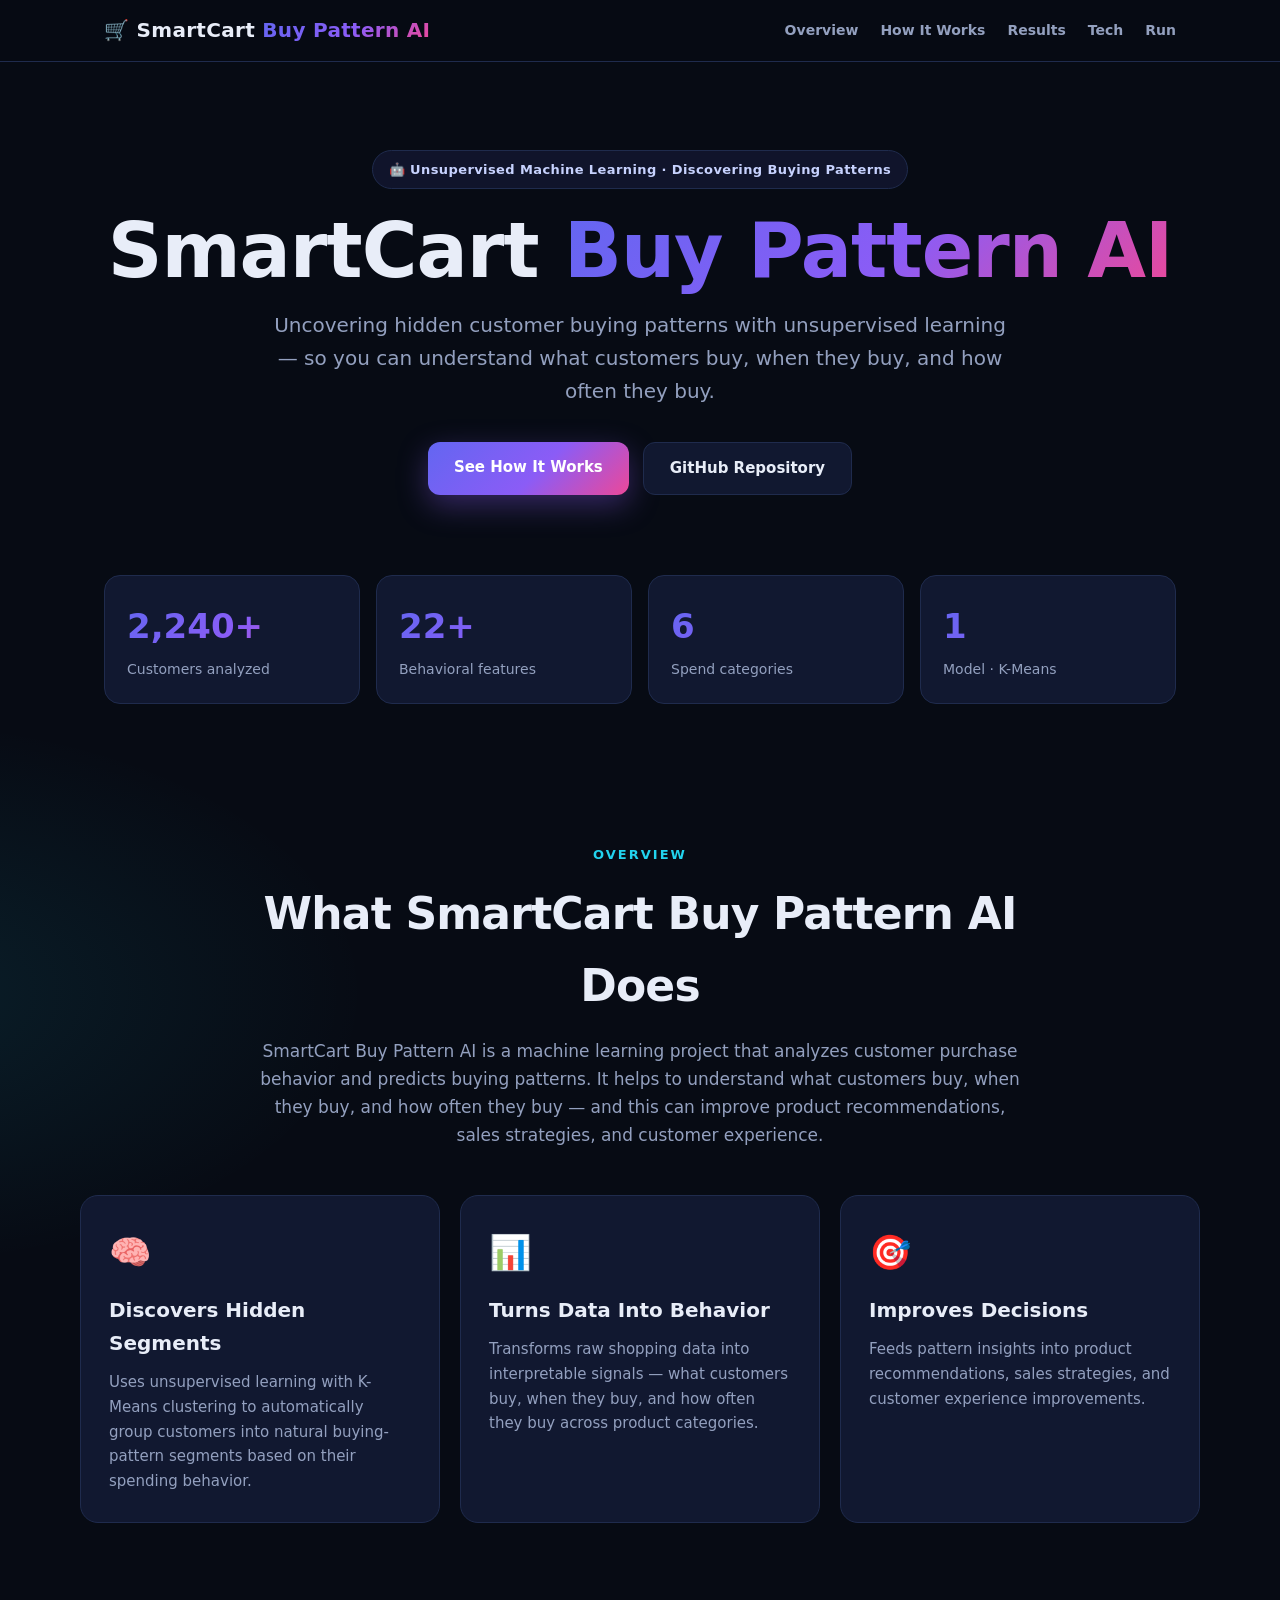
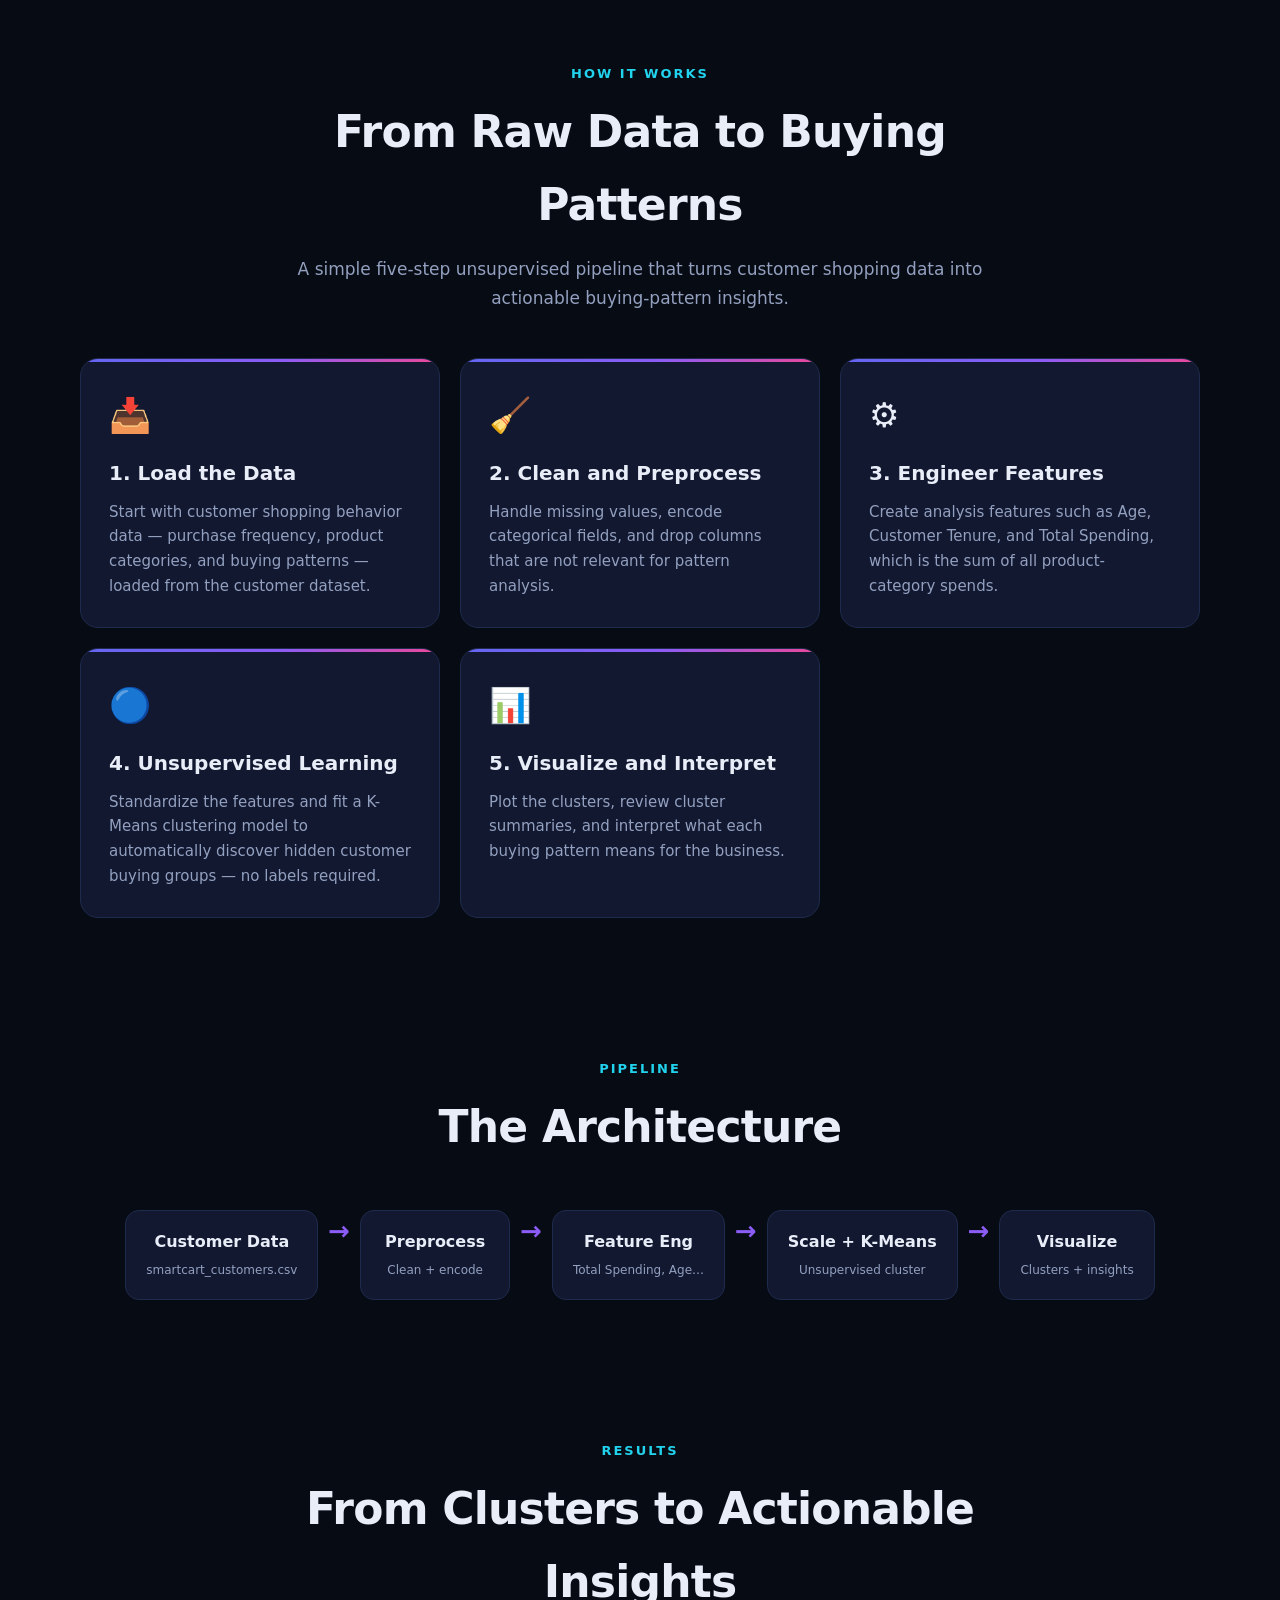
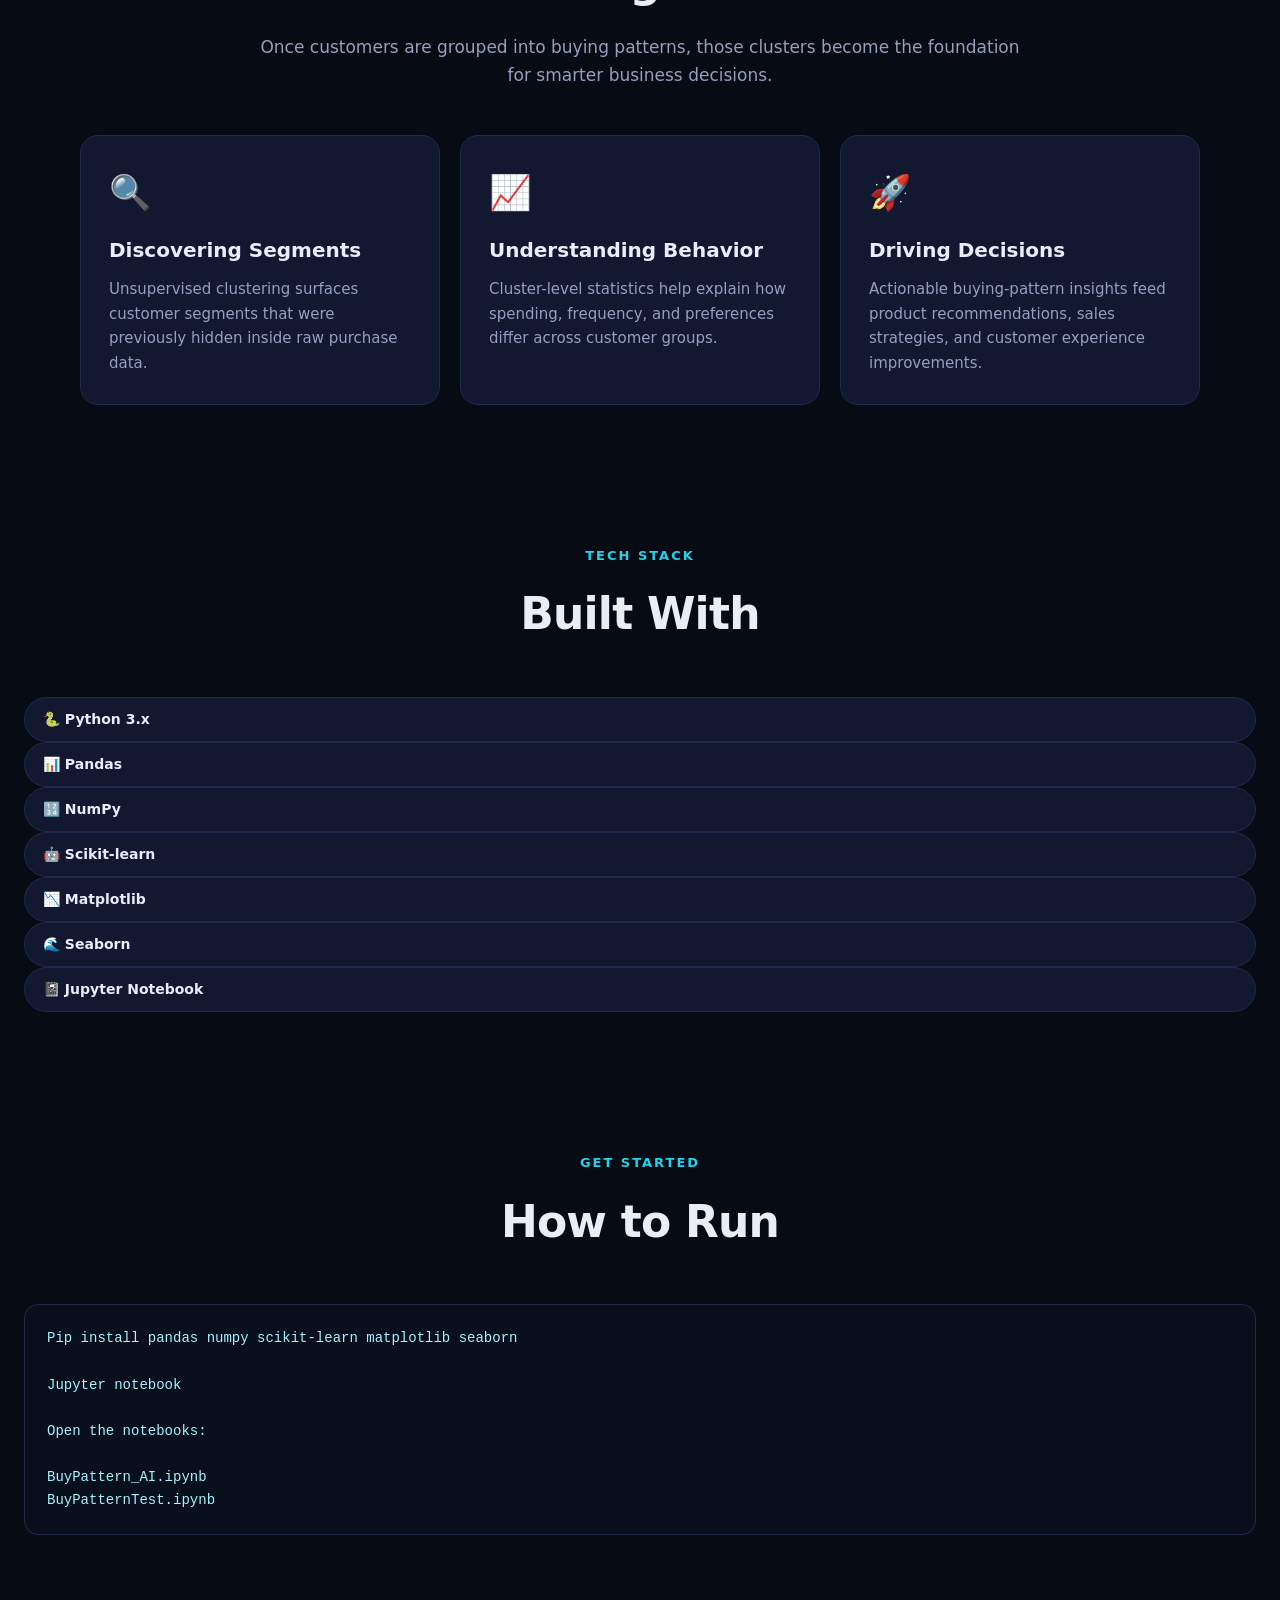
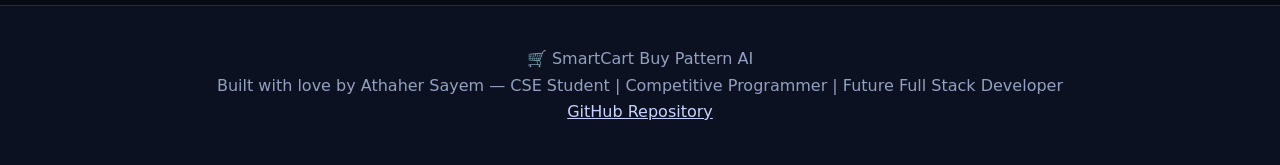
==== index.html @ a145527c "Add SmartCart Buy Pattern AI homepage" ====
<!DOCTYPE html>
<html lang="en">
<head>
<meta charset="UTF-8"/>
<meta name="viewport" content="width=device-width, initial-scale=1.0"/>
<title>SmartCart Buy Pattern AI</title>
<style>
:root{--bg:#070b14;--bg2:#0b1120;--card:#111830;--border:#1f2b4d;--text:#e8edf8;--muted:#93a0bf;--accent:#6366f1;--accent2:#8b5cf6;--accent3:#22d3ee;--grad:linear-gradient(135deg,#6366f1,#8b5cf6 55%,#ec4899)}
*{margin:0;padding:0;box-sizing:border-box}
html{scroll-behavior:smooth}
body{background:radial-gradient(1200px 600px at 80% -10%,rgba(99,102,241,.18),transparent 60%),radial-gradient(900px 500px at -10% 20%,rgba(34,211,238,.10),transparent 55%),var(--bg);color:var(--text);font-family:"Segoe UI",system-ui,-apple-system,Roboto,"Helvetica Neue",Arial,sans-serif;line-height:1.65}
nav{position:fixed;top:0;left:0;right:0;z-index:50;background:rgba(7,11,20,.78);backdrop-filter:blur(12px);border-bottom:1px solid var(--border)}
.nav-inner{max-width:1120px;margin:0 auto;padding:14px 24px;display:flex;justify-content:space-between;align-items:center}
.brand{font-size:20px;font-weight:800;letter-spacing:.3px}
.brand span{background:var(--grad);-webkit-background-clip:text;background-clip:text;color:transparent}
.nav-links{display:flex;gap:22px}
.nav-links a{color:var(--muted);text-decoration:none;font-size:14px;font-weight:600}
.nav-links a:hover{color:var(--text)}
.hero{max-width:1120px;margin:0 auto;padding:150px 24px 80px;text-align:center}
.hero-badge{display:inline-block;padding:8px 16px;border:1px solid var(--border);border-radius:999px;background:rgba(99,102,241,.10);color:#c7d2fe;font-size:13px;font-weight:700;letter-spacing:.4px}
.hero h1{font-size:clamp(42px,7vw,76px);line-height:1.05;font-weight:900;margin:22px 0 18px;letter-spacing:-1px}
.grad{background:var(--grad);-webkit-background-clip:text;background-clip:text;color:transparent}
.tagline{max-width:740px;margin:0 auto;color:var(--muted);font-size:clamp(16px,2.4vw,20px)}
.cta{margin-top:34px;display:flex;gap:14px;justify-content:center;flex-wrap:wrap}
.btn{display:inline-block;padding:13px 26px;border-radius:12px;font-weight:700;font-size:15px;text-decoration:none;transition:.2s}
.btn.primary{background:var(--grad);color:#fff;box-shadow:0 10px 30px rgba(139,92,246,.35)}
.btn.primary:hover{transform:translateY(-2px)}
.btn.ghost{border:1px solid var(--border);color:var(--text);background:var(--card)}
.btn.ghost:hover{border-color:var(--accent)}
section{padding:70px 24px}
.wrap{max-width:1120px;margin:0 auto}
.sec-head{text-align:center;max-width:760px;margin:0 auto 46px}
.sec-head .kicker{color:var(--accent3);font-weight:800;font-size:13px;letter-spacing:2px;text-transform:uppercase}
.sec-head h2{font-size:clamp(30px,4.5vw,44px);font-weight:900;margin:12px 0 14px;letter-spacing:-.8px}
.sec-head p{color:var(--muted);font-size:17px}
.grid{display:grid;grid-template-columns:repeat(auto-fit,minmax(300px,1fr));gap:20px;max-width:1120px;margin:0 auto}
.card{background:var(--card);border:1px solid var(--border);border-radius:18px;padding:28px}
.card h3{font-size:20px;font-weight:800;margin:14px 0 10px}
.card p{color:var(--muted);font-size:15px}
.card .icon{font-size:34px}
.stats{max-width:1120px;margin:0 auto;padding:0 24px 70px;display:grid;grid-template-columns:repeat(auto-fit,minmax(200px,1fr));gap:16px}
.stat{background:var(--card);border:1px solid var(--border);border-radius:16px;padding:22px}
.stat .num{font-size:34px;font-weight:900;background:var(--grad);-webkit-background-clip:text;background-clip:text;color:transparent}
.stat .lbl{color:var(--muted);font-size:14px;margin-top:4px}
#how .grid{max-width:1120px;margin:0 auto}
.step{background:var(--card);border:1px solid var(--border);border-radius:18px;padding:28px;position:relative;overflow:hidden}
.step::before{content:"";position:absolute;top:0;left:0;right:0;height:3px;background:var(--grad)}
.step .icon{font-size:34px}
.step h3{font-size:20px;font-weight:800;margin:14px 0 10px}
.step p{color:var(--muted);font-size:15px}
.mono{font-family:Consolas,"Courier New",monospace;background:rgba(34,211,238,.08);border:1px solid var(--border);padding:2px 8px;border-radius:8px;font-size:13px;color:#a5f3fc}
.flow{display:flex;align-items:stretch;justify-content:center;gap:10px;flex-wrap:wrap;max-width:1120px;margin:0 auto}
.flow .box{background:var(--card);border:1px solid var(--border);border-radius:14px;padding:18px 20px;min-width:150px;text-align:center;font-weight:700}
.flow .box small{display:block;color:var(--muted);font-weight:500;margin-top:6px;font-size:12px}
.flow .arrow{color:var(--accent2);font-size:26px;font-weight:900}
.badge{background:var(--card);border:1px solid var(--border);padding:10px 18px;border-radius:999px;font-weight:700;font-size:14px}
pre{background:#0a0f1e;border:1px solid var(--border);border-radius:14px;padding:22px;overflow-x:auto;font-family:Consolas,"Courier New",monospace;font-size:14px;color:#a5f3fc}
footer{border-top:1px solid var(--border);padding:40px 24px;text-align:center;color:var(--muted);background:var(--bg2)}
footer a{color:#c7d2fe}
@media (max-width:640px){.nav-links{display:none}}
</style>
</head>
<body>
<nav>
<div class="nav-inner">
<div class="brand">🛒 SmartCart <span>Buy Pattern AI</span></div>
<div class="nav-links">
<a href="#overview">Overview</a>
<a href="#how">How It Works</a>
<a href="#results">Results</a>
<a href="#tech">Tech</a>
<a href="#run">Run</a>
</div>
</div>
</nav>

<header class="hero">
<div class="hero-badge">🤖 Unsupervised Machine Learning · Discovering Buying Patterns</div>
<h1>SmartCart <span class="grad">Buy Pattern AI</span></h1>
<p class="tagline">Uncovering hidden customer buying patterns with unsupervised learning — so you can understand what customers buy, when they buy, and how often they buy.</p>
<div class="cta">
<a class="btn primary" href="#how">See How It Works</a>
<a class="btn ghost" href="https://github.com/Athaher-Sayem/Sell_Pattern-AI">GitHub Repository</a>
</div>
</header>

<section class="stats">
<div class="stat"><div class="num">2,240+</div><div class="lbl">Customers analyzed</div></div>
<div class="stat"><div class="num">22+</div><div class="lbl">Behavioral features</div></div>
<div class="stat"><div class="num">6</div><div class="lbl">Spend categories</div></div>
<div class="stat"><div class="num">1</div><div class="lbl">Model · K-Means</div></div>
</section>

<main>
<section id="overview">
<div class="sec-head">
<div class="kicker">Overview</div>
<h2>What SmartCart Buy Pattern AI Does</h2>
<p>SmartCart Buy Pattern AI is a machine learning project that analyzes customer purchase behavior and predicts buying patterns. It helps to understand what customers buy, when they buy, and how often they buy — and this can improve product recommendations, sales strategies, and customer experience.</p>
</div>
<div class="grid">
<div class="card">
<div class="icon">🧠</div>
<h3>Discovers Hidden Segments</h3>
<p>Uses unsupervised learning with K-Means clustering to automatically group customers into natural buying-pattern segments based on their spending behavior.</p>
</div>
<div class="card">
<div class="icon">📊</div>
<h3>Turns Data Into Behavior</h3>
<p>Transforms raw shopping data into interpretable signals — what customers buy, when they buy, and how often they buy across product categories.</p>
</div>
<div class="card">
<div class="icon">🎯</div>
<h3>Improves Decisions</h3>
<p>Feeds pattern insights into product recommendations, sales strategies, and customer experience improvements.</p>
</div>
</div>
</section>

<section id="how">
<div class="sec-head">
<div class="kicker">How It Works</div>
<h2>From Raw Data to Buying Patterns</h2>
<p>A simple five-step unsupervised pipeline that turns customer shopping data into actionable buying-pattern insights.</p>
</div>
<div class="grid">
<div class="step">
<div class="icon">📥</div>
<h3>1. Load the Data</h3>
<p>Start with customer shopping behavior data — purchase frequency, product categories, and buying patterns — loaded from the customer dataset.</p>
</div>
<div class="step">
<div class="icon">🧹</div>
<h3>2. Clean and Preprocess</h3>
<p>Handle missing values, encode categorical fields, and drop columns that are not relevant for pattern analysis.</p>
</div>
<div class="step">
<div class="icon">⚙️</div>
<h3>3. Engineer Features</h3>
<p>Create analysis features such as Age, Customer Tenure, and Total Spending, which is the sum of all product-category spends.</p>
</div>
<div class="step">
<div class="icon">🔵</div>
<h3>4. Unsupervised Learning</h3>
<p>Standardize the features and fit a K-Means clustering model to automatically discover hidden customer buying groups — no labels required.</p>
</div>
<div class="step">
<div class="icon">📊</div>
<h3>5. Visualize and Interpret</h3>
<p>Plot the clusters, review cluster summaries, and interpret what each buying pattern means for the business.</p>
</div>
</div>
</section>

<section id="arch">
<div class="sec-head">
<div class="kicker">Pipeline</div>
<h2>The Architecture</h2>
</div>
<div class="flow">
<div class="box">Customer Data<br/><small>smartcart_customers.csv</small></div>
<div class="arrow">→</div>
<div class="box">Preprocess<br/><small>Clean + encode</small></div>
<div class="arrow">→</div>
<div class="box">Feature Eng<br/><small>Total Spending, Age…</small></div>
<div class="arrow">→</div>
<div class="box">Scale + K-Means<br/><small>Unsupervised cluster</small></div>
<div class="arrow">→</div>
<div class="box">Visualize<br/><small>Clusters + insights</small></div>
</div>
</section>

<section id="results">
<div class="sec-head">
<div class="kicker">Results</div>
<h2>From Clusters to Actionable Insights</h2>
<p>Once customers are grouped into buying patterns, those clusters become the foundation for smarter business decisions.</p>
</div>
<div class="grid">
<div class="card">
<div class="icon">🔍</div>
<h3>Discovering Segments</h3>
<p>Unsupervised clustering surfaces customer segments that were previously hidden inside raw purchase data.</p>
</div>
<div class="card">
<div class="icon">📈</div>
<h3>Understanding Behavior</h3>
<p>Cluster-level statistics help explain how spending, frequency, and preferences differ across customer groups.</p>
</div>
<div class="card">
<div class="icon">🚀</div>
<h3>Driving Decisions</h3>
<p>Actionable buying-pattern insights feed product recommendations, sales strategies, and customer experience improvements.</p>
</div>
</div>
</section>
</main>

<section id="tech">
<div class="sec-head">
<div class="kicker">Tech Stack</div>
<h2>Built With</h2>
</div>
<div class="badges">
<div class="badge">🐍 Python 3.x</div>
<div class="badge">📊 Pandas</div>
<div class="badge">🔢 NumPy</div>
<div class="badge">🤖 Scikit-learn</div>
<div class="badge">📉 Matplotlib</div>
<div class="badge">🌊 Seaborn</div>
<div class="badge">📓 Jupyter Notebook</div>
</div>
</section>

<section id="run">
<div class="sec-head">
<div class="kicker">Get Started</div>
<h2>How to Run</h2>
</div>
<pre>Pip install pandas numpy scikit-learn matplotlib seaborn

Jupyter notebook

Open the notebooks:

BuyPattern_AI.ipynb
BuyPatternTest.ipynb</pre>
</section>

<footer>
<p>🛒 SmartCart Buy Pattern AI</p>
<p>Built with love by Athaher Sayem — CSE Student | Competitive Programmer | Future Full Stack Developer</p>
<p><a href="https://github.com/Athaher-Sayem/Sell_Pattern-AI">GitHub Repository</a></p>
</footer>

<script>
document.querySelectorAll('a[href^="#"]').forEach(a => {
  a.addEventListener('click', e => {
    e.preventDefault();
    const id = a.getAttribute('href');
    const el = document.querySelector(id);
    if (el) el.scrollIntoView({ behavior: 'smooth' });
  });
});
</script>
</body>
</html>
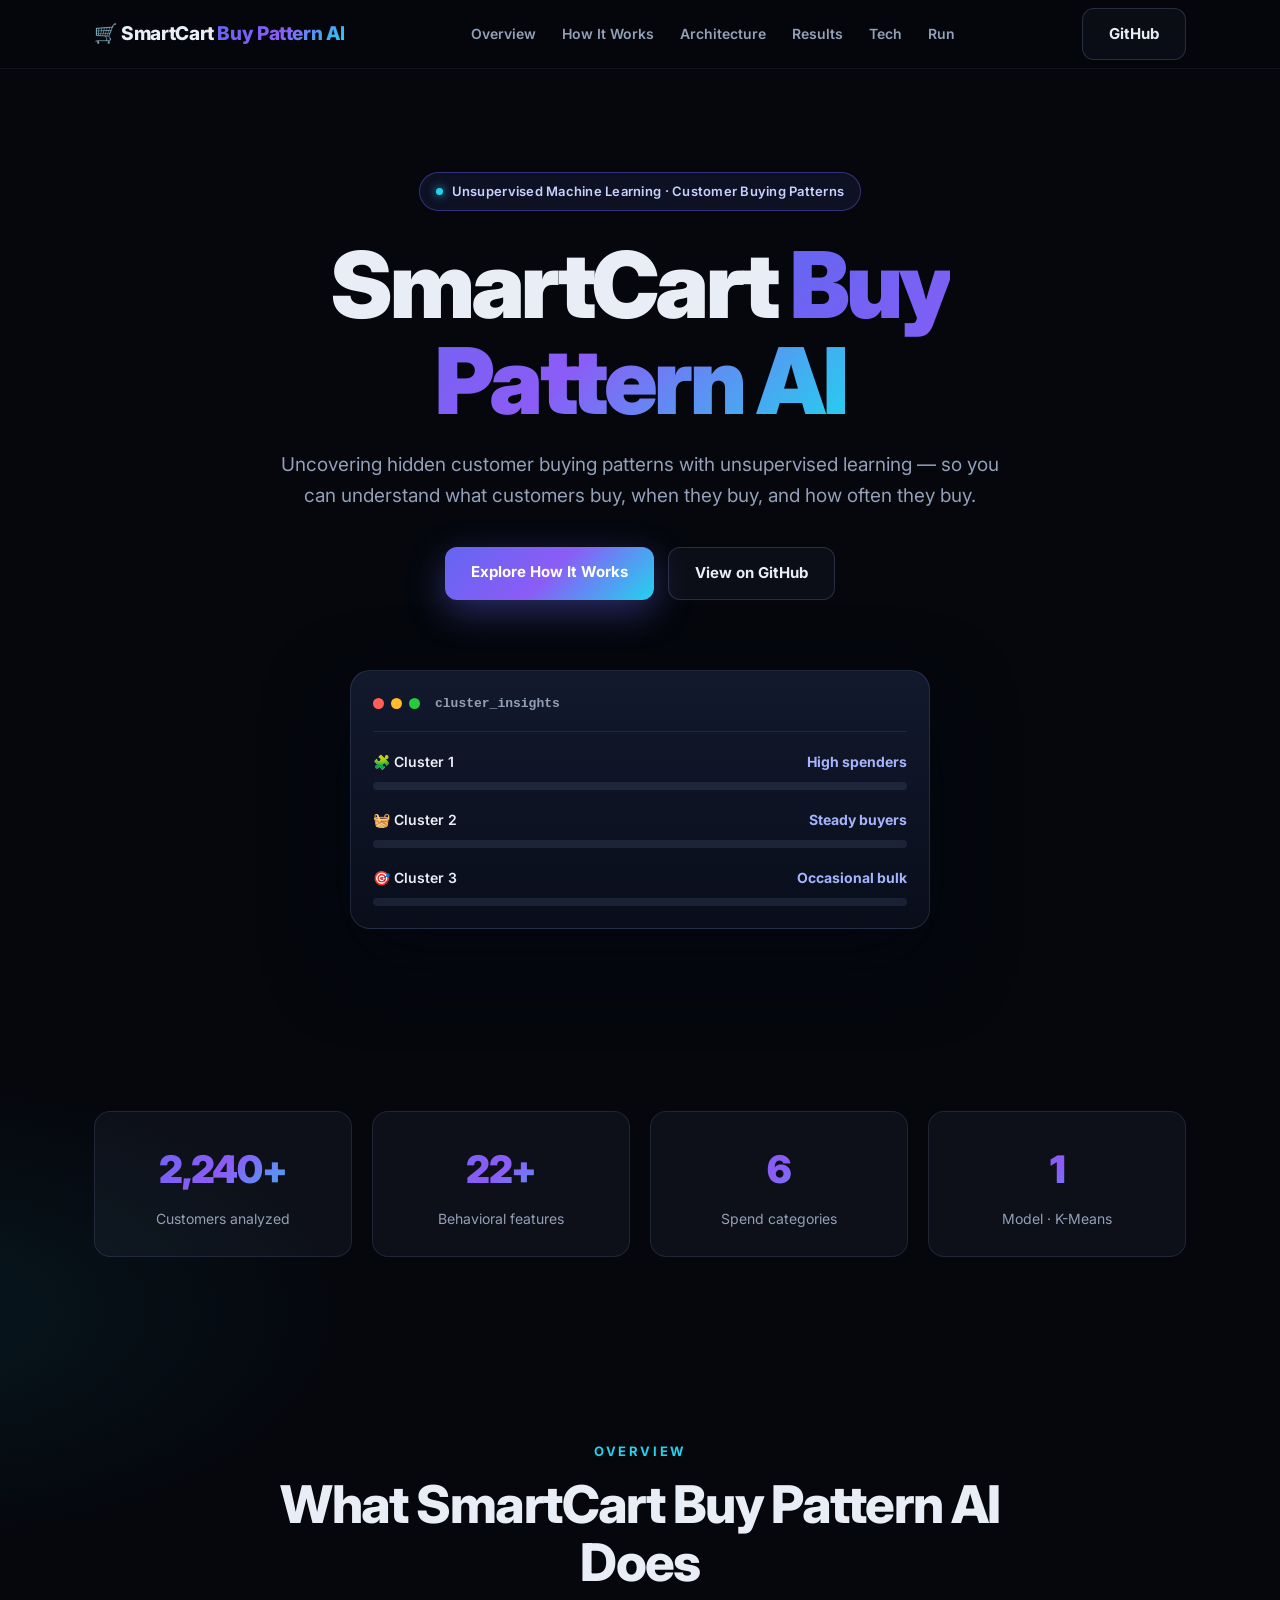
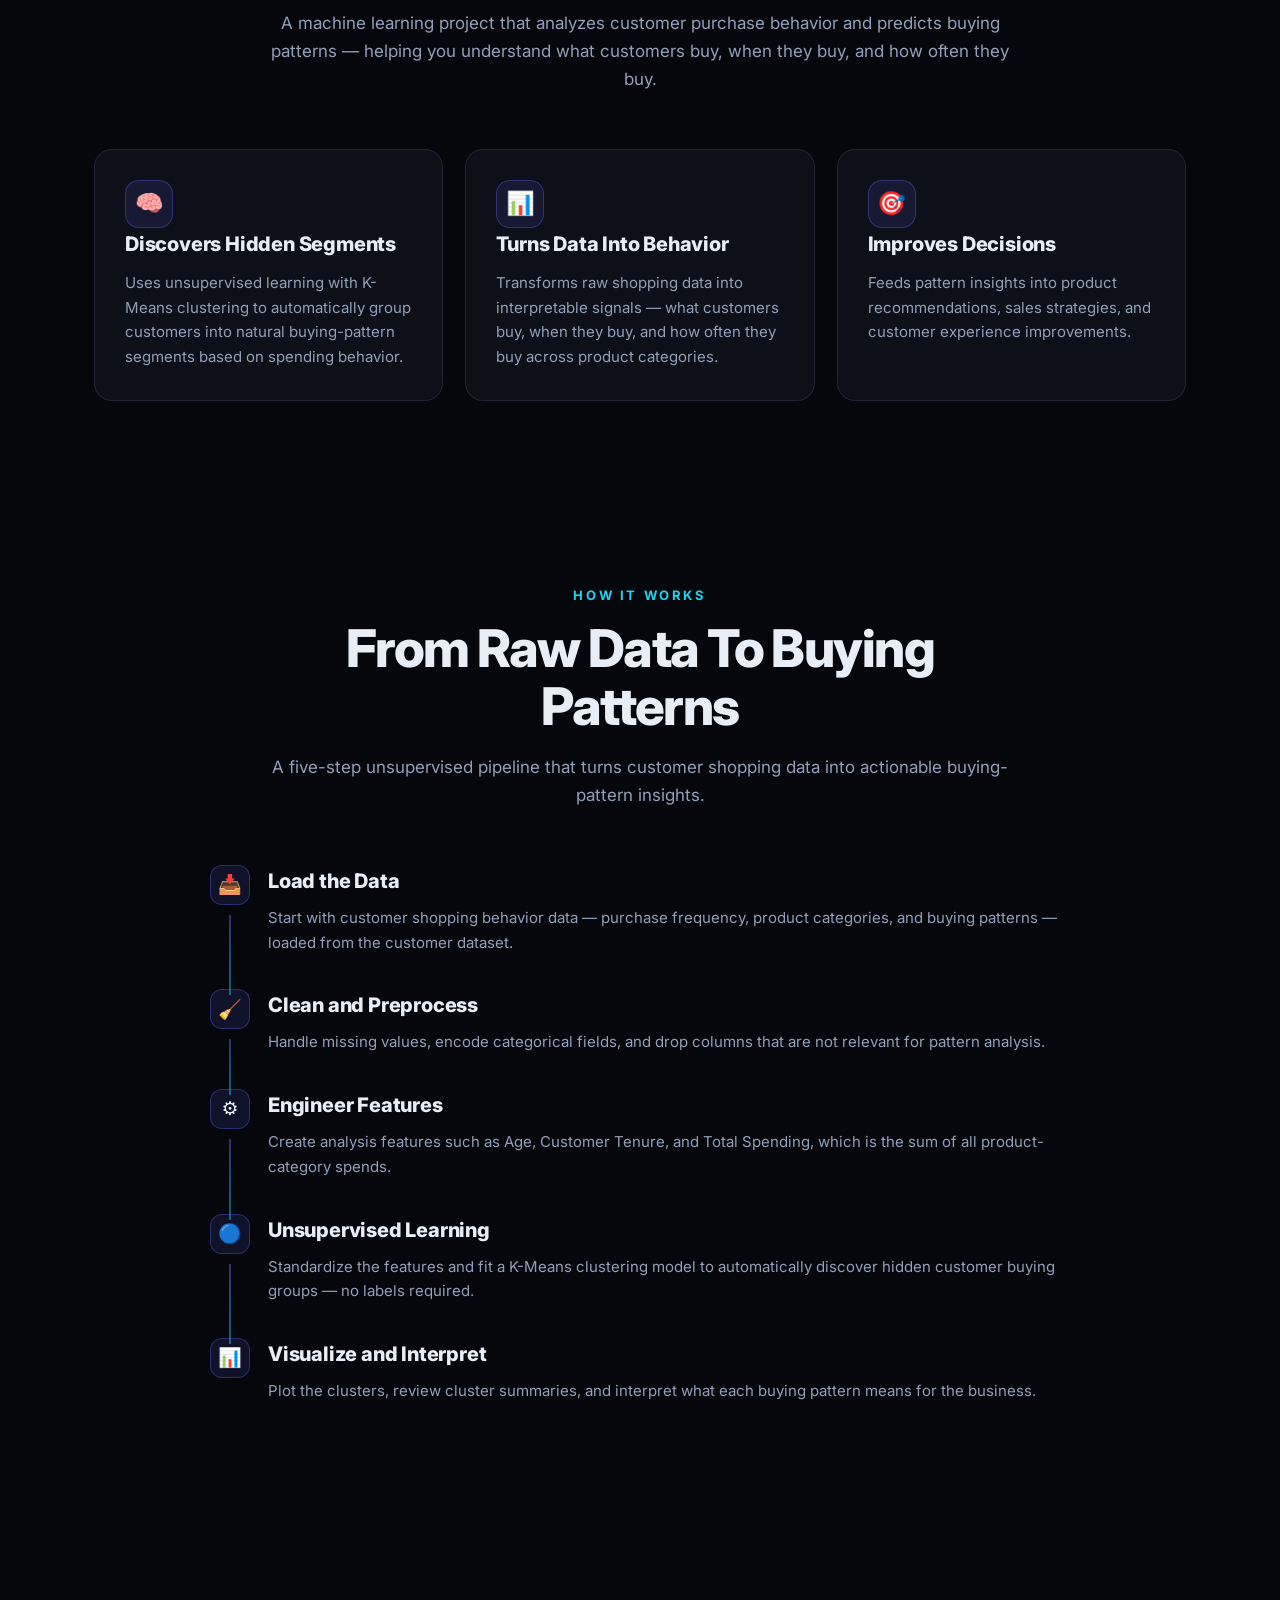
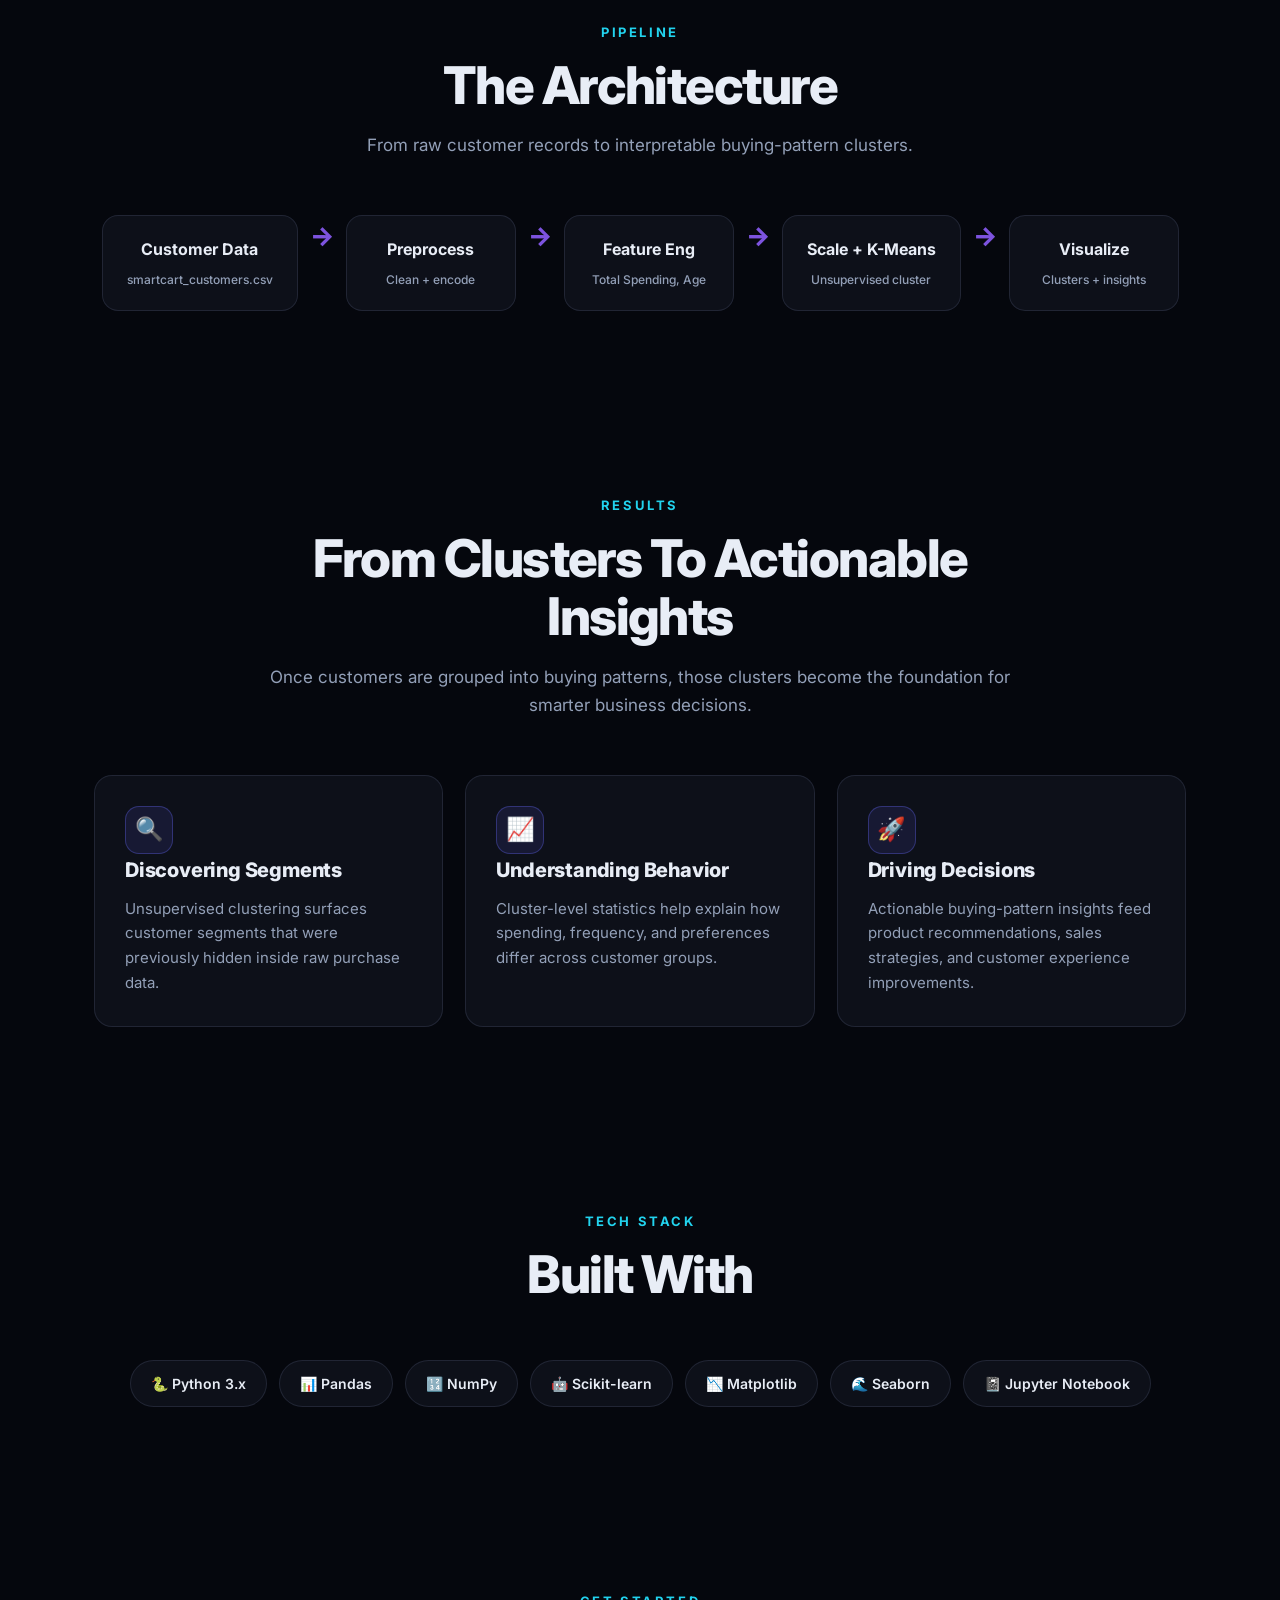
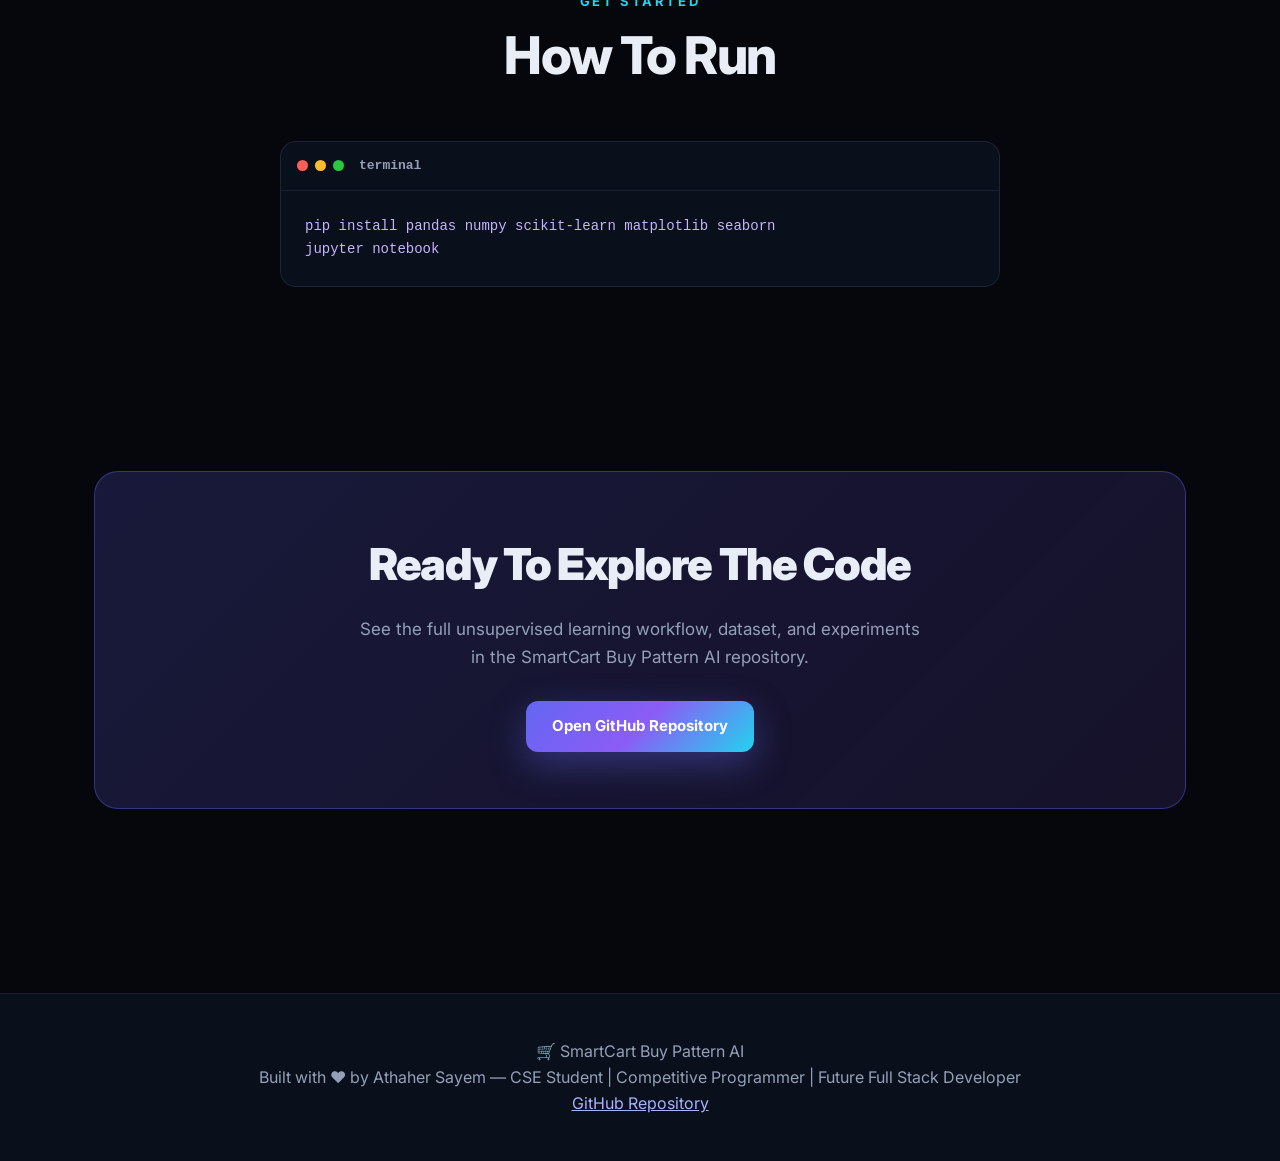
==== commit 14529589: "Redesign homepage with professional frontend design" ====
--- a/index.html
+++ b/index.html
@@ -4,244 +4,243 @@
 <meta charset="UTF-8"/>
 <meta name="viewport" content="width=device-width, initial-scale=1.0"/>
 <title>SmartCart Buy Pattern AI</title>
+<link rel="preconnect" href="https://fonts.googleapis.com"/>
+<link rel="preconnect" href="https://fonts.gstatic.com" crossorigin/>
+<link href="https://fonts.googleapis.com/css2?family=Inter:wght@400;500;600;700;800;900&display=swap" rel="stylesheet"/>
 <style>
-:root{--bg:#070b14;--bg2:#0b1120;--card:#111830;--border:#1f2b4d;--text:#e8edf8;--muted:#93a0bf;--accent:#6366f1;--accent2:#8b5cf6;--accent3:#22d3ee;--grad:linear-gradient(135deg,#6366f1,#8b5cf6 55%,#ec4899)}
-*{margin:0;padding:0;box-sizing:border-box}
-html{scroll-behavior:smooth}
-body{background:radial-gradient(1200px 600px at 80% -10%,rgba(99,102,241,.18),transparent 60%),radial-gradient(900px 500px at -10% 20%,rgba(34,211,238,.10),transparent 55%),var(--bg);color:var(--text);font-family:"Segoe UI",system-ui,-apple-system,Roboto,"Helvetica Neue",Arial,sans-serif;line-height:1.65}
-nav{position:fixed;top:0;left:0;right:0;z-index:50;background:rgba(7,11,20,.78);backdrop-filter:blur(12px);border-bottom:1px solid var(--border)}
-.nav-inner{max-width:1120px;margin:0 auto;padding:14px 24px;display:flex;justify-content:space-between;align-items:center}
-.brand{font-size:20px;font-weight:800;letter-spacing:.3px}
-.brand span{background:var(--grad);-webkit-background-clip:text;background-clip:text;color:transparent}
-.nav-links{display:flex;gap:22px}
-.nav-links a{color:var(--muted);text-decoration:none;font-size:14px;font-weight:600}
-.nav-links a:hover{color:var(--text)}
-.hero{max-width:1120px;margin:0 auto;padding:150px 24px 80px;text-align:center}
-.hero-badge{display:inline-block;padding:8px 16px;border:1px solid var(--border);border-radius:999px;background:rgba(99,102,241,.10);color:#c7d2fe;font-size:13px;font-weight:700;letter-spacing:.4px}
-.hero h1{font-size:clamp(42px,7vw,76px);line-height:1.05;font-weight:900;margin:22px 0 18px;letter-spacing:-1px}
-.grad{background:var(--grad);-webkit-background-clip:text;background-clip:text;color:transparent}
-.tagline{max-width:740px;margin:0 auto;color:var(--muted);font-size:clamp(16px,2.4vw,20px)}
-.cta{margin-top:34px;display:flex;gap:14px;justify-content:center;flex-wrap:wrap}
-.btn{display:inline-block;padding:13px 26px;border-radius:12px;font-weight:700;font-size:15px;text-decoration:none;transition:.2s}
-.btn.primary{background:var(--grad);color:#fff;box-shadow:0 10px 30px rgba(139,92,246,.35)}
-.btn.primary:hover{transform:translateY(-2px)}
-.btn.ghost{border:1px solid var(--border);color:var(--text);background:var(--card)}
-.btn.ghost:hover{border-color:var(--accent)}
-section{padding:70px 24px}
-.wrap{max-width:1120px;margin:0 auto}
-.sec-head{text-align:center;max-width:760px;margin:0 auto 46px}
-.sec-head .kicker{color:var(--accent3);font-weight:800;font-size:13px;letter-spacing:2px;text-transform:uppercase}
-.sec-head h2{font-size:clamp(30px,4.5vw,44px);font-weight:900;margin:12px 0 14px;letter-spacing:-.8px}
-.sec-head p{color:var(--muted);font-size:17px}
-.grid{display:grid;grid-template-columns:repeat(auto-fit,minmax(300px,1fr));gap:20px;max-width:1120px;margin:0 auto}
-.card{background:var(--card);border:1px solid var(--border);border-radius:18px;padding:28px}
-.card h3{font-size:20px;font-weight:800;margin:14px 0 10px}
-.card p{color:var(--muted);font-size:15px}
-.card .icon{font-size:34px}
-.stats{max-width:1120px;margin:0 auto;padding:0 24px 70px;display:grid;grid-template-columns:repeat(auto-fit,minmax(200px,1fr));gap:16px}
-.stat{background:var(--card);border:1px solid var(--border);border-radius:16px;padding:22px}
-.stat .num{font-size:34px;font-weight:900;background:var(--grad);-webkit-background-clip:text;background-clip:text;color:transparent}
-.stat .lbl{color:var(--muted);font-size:14px;margin-top:4px}
-#how .grid{max-width:1120px;margin:0 auto}
-.step{background:var(--card);border:1px solid var(--border);border-radius:18px;padding:28px;position:relative;overflow:hidden}
-.step::before{content:"";position:absolute;top:0;left:0;right:0;height:3px;background:var(--grad)}
-.step .icon{font-size:34px}
-.step h3{font-size:20px;font-weight:800;margin:14px 0 10px}
-.step p{color:var(--muted);font-size:15px}
-.mono{font-family:Consolas,"Courier New",monospace;background:rgba(34,211,238,.08);border:1px solid var(--border);padding:2px 8px;border-radius:8px;font-size:13px;color:#a5f3fc}
-.flow{display:flex;align-items:stretch;justify-content:center;gap:10px;flex-wrap:wrap;max-width:1120px;margin:0 auto}
-.flow .box{background:var(--card);border:1px solid var(--border);border-radius:14px;padding:18px 20px;min-width:150px;text-align:center;font-weight:700}
-.flow .box small{display:block;color:var(--muted);font-weight:500;margin-top:6px;font-size:12px}
-.flow .arrow{color:var(--accent2);font-size:26px;font-weight:900}
-.badge{background:var(--card);border:1px solid var(--border);padding:10px 18px;border-radius:999px;font-weight:700;font-size:14px}
-pre{background:#0a0f1e;border:1px solid var(--border);border-radius:14px;padding:22px;overflow-x:auto;font-family:Consolas,"Courier New",monospace;font-size:14px;color:#a5f3fc}
-footer{border-top:1px solid var(--border);padding:40px 24px;text-align:center;color:var(--muted);background:var(--bg2)}
-footer a{color:#c7d2fe}
-@media (max-width:640px){.nav-links{display:none}}
+:root{--bg:#05070d;--bg2:#0a0f1c;--card:rgba(148,163,216,.06);--border:rgba(148,163,216,.14);--text:#e8edf6;--muted:#93a0b8;--accent:#6366f1;--accent2:#22d3ee;--grad:linear-gradient(135deg,#6366f1,#8b5cf6 50%,#22d3ee);}
+*{margin:0;padding:0;box-sizing:border-box;}
+html{scroll-behavior:smooth;}
+body{background:radial-gradient(1000px 520px at 85% -10%,rgba(99,102,241,.16),transparent 60%),radial-gradient(820px 420px at -8% 22%,rgba(34,211,238,.08),transparent 55%),var(--bg);color:var(--text);font-family:'Inter',system-ui,-apple-system,'Segoe UI',Roboto,sans-serif;line-height:1.65;}
+.container{max-width:1140px;margin:0 auto;padding:0 24px;}
+nav{position:fixed;top:0;left:0;right:0;z-index:50;background:rgba(5,7,13,.75);backdrop-filter:blur(14px);-webkit-backdrop-filter:blur(14px);border-bottom:1px solid rgba(148,163,216,.1);}
+.nav-inner{display:flex;align-items:center;justify-content:space-between;height:68px;gap:20px;}
+.brand{font-size:19px;font-weight:800;letter-spacing:-.02em;white-space:nowrap;}
+.brand span{background:var(--grad);-webkit-background-clip:text;background-clip:text;color:transparent;}
+.nav-links{display:flex;gap:26px;}
+.nav-links a{color:var(--muted);text-decoration:none;font-size:14px;font-weight:600;transition:color .2s;}
+.nav-links a:hover{color:var(--text);}
+.btn{display:inline-block;padding:13px 26px;border-radius:12px;font-weight:700;font-size:15px;text-decoration:none;transition:transform .2s,box-shadow .2s,border-color .2s;white-space:nowrap;}
+.btn-primary{background:var(--grad);color:#fff;box-shadow:0 12px 36px rgba(99,102,241,.38);} 
+.btn-primary:hover{transform:translateY(-2px);box-shadow:0 16px 44px rgba(99,102,241,.5);}
+.btn-ghost{border:1px solid rgba(148,163,216,.22);color:var(--text);background:rgba(148,163,216,.05);} 
+.btn-ghost:hover{border-color:rgba(99,102,241,.6);}
+.hero{padding:172px 0 90px;text-align:center;position:relative;}
+.badge{display:inline-flex;align-items:center;gap:9px;padding:8px 16px;border-radius:999px;border:1px solid rgba(99,102,241,.4);background:rgba(99,102,241,.1);color:#c7d2fe;font-size:13px;font-weight:600;letter-spacing:.02em;}
+.badge-dot{width:7px;height:7px;border-radius:50%;background:#22d3ee;box-shadow:0 0 10px #22d3ee;animation:pulse 2.2s infinite;} 
+@keyframes pulse{0%,100%{opacity:1;}50%{opacity:.35;}}
+.hero h1{font-size:clamp(46px,8vw,92px);line-height:1.04;font-weight:900;letter-spacing:-.04em;margin:26px auto 20px;max-width:900px;}
+.grad{background:var(--grad);-webkit-background-clip:text;background-clip:text;color:transparent;}
+.lead{max-width:720px;margin:0 auto;color:var(--muted);font-size:clamp(16px,2.2vw,19px);} 
+.cta-row{margin-top:36px;display:flex;gap:14px;justify-content:center;flex-wrap:wrap;}
+.dash{margin:70px auto 0;max-width:580px;background:linear-gradient(180deg,rgba(20,27,48,.92),rgba(10,15,28,.92));border:1px solid rgba(148,163,216,.16);border-radius:20px;padding:22px;backdrop-filter:blur(8px);-webkit-backdrop-filter:blur(8px);box-shadow:0 30px 80px rgba(2,6,16,.8);} 
+.dash-top{display:flex;align-items:center;gap:7px;padding-bottom:16px;border-bottom:1px solid rgba(148,163,216,.12);} 
+.dot{width:11px;height:11px;border-radius:50%;display:inline-block;} 
+.dot.r{background:#ff5f57;} 
+.dot.y{background:#febc2e;} 
+.dot.g{background:#28c840;}
+.dash-title{margin-left:8px;color:var(--muted);font-size:13px;font-weight:600;font-family:Consolas,Menlo,monospace;}
+.dash-body{display:grid;gap:18px;padding-top:18px;} 
+.drow-head{display:flex;justify-content:space-between;align-items:center;font-size:14px;font-weight:600;margin-bottom:9px;} 
+.drow-val{color:#a5b4fc;font-weight:700;}
+.bar{height:8px;border-radius:99px;background:rgba(148,163,216,.12);overflow:hidden;} 
+.bar i{display:block;height:100%;border-radius:99px;background:var(--grad);width:0;transition:width 1.2s ease;} 
+.drow:nth-child(1) .bar i{width:84;} 
+.drow:nth-child(2) .bar i{width:61;} 
+.drow:nth-child(3) .bar i{width:42;} 
+section{padding:92px 0;position:relative;}
+.sec-head{text-align:center;max-width:760px;margin:0 auto 56px;}
+.overline{color:#22d3ee;font-size:13px;font-weight:700;letter-spacing:.2em;text-transform:uppercase;margin-bottom:14px;} 
+.sec-head h2{font-size:clamp(32px,5vw,52px);font-weight:800;letter-spacing:-.03em;line-height:1.12;margin-bottom:16px;} 
+.sec-head p{color:var(--muted);font-size:17px;}
+.grid{display:grid;grid-template-columns:repeat(auto-fit,minmax(290px,1fr));gap:22px;max-width:1120px;margin:0 auto;}
+.card{background:var(--card);border:1px solid var(--border);border-radius:18px;padding:30px;transition:transform .25s,border-color .25s;} 
+.card:hover{transform:translateY(-4px);border-color:rgba(99,102,241,.5);} 
+.card .icon{width:48px;height:48px;border-radius:14px;display:flex;align-items:center;justify-content:center;font-size:23px;background:rgba(99,102,241,.12);border:1px solid rgba(99,102,241,.35);} 
+.card h3{font-size:20px;font-weight:800;letter-spacing:-.01em;margin-bottom:10px;} 
+.card p{color:var(--muted);font-size:15px;}
+.stats-grid{display:grid;grid-template-columns:repeat(auto-fit,minmax(220px,1fr));gap:20px;} 
+.stat{background:var(--card);border:1px solid var(--border);border-radius:16px;padding:26px;text-align:center;} 
+.stat .num{font-size:38px;font-weight:900;letter-spacing:-.03em;background:var(--grad);-webkit-background-clip:text;background-clip:text;color:transparent;} 
+.stat .lbl{color:var(--muted);font-size:14px;margin-top:6px;}
+.steps{max-width:860px;margin:0 auto;}
+.step{position:relative;padding:0 0 34px 58px;} 
+.step::before{content:"";position:absolute;left:19px;top:50px;bottom:-6px;width:2px;background:linear-gradient(180deg,var(--accent),var(--accent2));opacity:.45;} 
+.step:last-child::before{display:none;}
+.step-icon{position:absolute;left:0;top:0;width:40px;height:40px;border-radius:12px;display:flex;align-items:center;justify-content:center;font-size:19px;background:rgba(99,102,241,.12);border:1px solid rgba(99,102,241,.35);} 
+.step h3{font-size:20px;font-weight:800;letter-spacing:-.01em;margin-bottom:8px;} 
+.step p{color:var(--muted);font-size:15px;}
+.flow{display:flex;align-items:stretch;justify-content:center;gap:12px;flex-wrap:wrap;max-width:1140px;margin:0 auto;} 
+.abox{background:var(--card);border:1px solid var(--border);border-radius:16px;padding:20px 24px;min-width:170px;text-align:center;font-weight:700;} 
+.abox small{display:block;color:var(--muted);font-weight:500;margin-top:7px;font-size:12px;} 
+.arrow{color:rgba(139,92,246,.9);font-size:26px;font-weight:800;}
+.badges{display:flex;flex-wrap:wrap;gap:12px;justify-content:center;} 
+.badge-pill{background:var(--card);border:1px solid var(--border);padding:11px 20px;border-radius:999px;font-weight:600;font-size:14px;}
+.code-wrap{max-width:720px;margin:0 auto;background:#0a0f1c;border:1px solid var(--border);border-radius:16px;overflow:hidden;} 
+.code-head{display:flex;align-items:center;gap:7px;padding:13px 16px;border-bottom:1px solid rgba(148,163,216,.12);} 
+.code-title{margin-left:8px;color:var(--muted);font-size:13px;font-weight:600;font-family:Consolas,Menlo,monospace;}
+pre{background:#0a0f1c;padding:24px;overflow-x:auto;font-family:Consolas,Menlo,monospace;font-size:14px;line-height:1.7;color:#c4b5fd;}
+.cta-band{margin:0 0 92px;} 
+.cta-card{background:linear-gradient(135deg,rgba(99,102,241,.2),rgba(139,92,246,.12));border:1px solid rgba(99,102,241,.4);border-radius:24px;padding:56px 32px;text-align:center;} 
+.cta-card h2{font-size:clamp(28px,4.5vw,44px);font-weight:900;letter-spacing:-.03em;margin-bottom:14px;} 
+.cta-card p{color:var(--muted);max-width:560px;margin:0 auto 30px;font-size:17px;}
+footer{border-top:1px solid rgba(148,163,216,.1);padding:44px 24px;text-align:center;color:var(--muted);background:var(--bg2);} 
+footer a{color:#a5b4fc;}
+@media (max-width:720px){.nav-links{display:none;} .nav-cta{display:none;} .hero{padding-top:140px;} .section{padding:64px 0;} }
 </style>
 </head>
 <body>
-<nav>
-<div class="nav-inner">
+<nav class="nav">
+<div class="container nav-inner">
 <div class="brand">🛒 SmartCart <span>Buy Pattern AI</span></div>
 <div class="nav-links">
 <a href="#overview">Overview</a>
 <a href="#how">How It Works</a>
+<a href="#architecture">Architecture</a>
 <a href="#results">Results</a>
 <a href="#tech">Tech</a>
 <a href="#run">Run</a>
 </div>
+<div class="nav-cta"><a class="btn btn-ghost" href="https://github.com/Athaher-Sayem/Sell_Pattern-AI">GitHub</a></div>
 </div>
 </nav>
-
-<header class="hero">
-<div class="hero-badge">🤖 Unsupervised Machine Learning · Discovering Buying Patterns</div>
+<header class="hero" id="top">
+<div class="container">
+<div class="badge"><span class="badge-dot"></span>Unsupervised Machine Learning · Customer Buying Patterns</div>
 <h1>SmartCart <span class="grad">Buy Pattern AI</span></h1>
-<p class="tagline">Uncovering hidden customer buying patterns with unsupervised learning — so you can understand what customers buy, when they buy, and how often they buy.</p>
-<div class="cta">
-<a class="btn primary" href="#how">See How It Works</a>
-<a class="btn ghost" href="https://github.com/Athaher-Sayem/Sell_Pattern-AI">GitHub Repository</a>
+<p class="lead">Uncovering hidden customer buying patterns with unsupervised learning — so you can understand what customers buy, when they buy, and how often they buy.</p>
+<div class="cta-row">
+<a class="btn btn-primary" href="#how">Explore How It Works</a>
+<a class="btn btn-ghost" href="https://github.com/Athaher-Sayem/Sell_Pattern-AI">View on GitHub</a>
+</div>
+<div class="dash">
+<div class="dash-top"><span class="dot r"></span><span class="dot y"></span><span class="dot g"></span><span class="dash-title">cluster_insights</span></div>
+<div class="dash-body">
+<div class="drow"><div class="drow-head"><span>🧩 Cluster 1</span><span class="drow-val">High spenders</span></div><div class="bar"><i></i></div></div>
+<div class="drow"><div class="drow-head"><span>🧺 Cluster 2</span><span class="drow-val">Steady buyers</span></div><div class="bar"><i></i></div></div>
+<div class="drow"><div class="drow-head"><span>🎯 Cluster 3</span><span class="drow-val">Occasional bulk</span></div><div class="bar"><i></i></div></div>
+</div>
+</div>
+</div>
 </div>
 </header>
-
 <section class="stats">
+<div class="container stats-grid">
 <div class="stat"><div class="num">2,240+</div><div class="lbl">Customers analyzed</div></div>
 <div class="stat"><div class="num">22+</div><div class="lbl">Behavioral features</div></div>
 <div class="stat"><div class="num">6</div><div class="lbl">Spend categories</div></div>
 <div class="stat"><div class="num">1</div><div class="lbl">Model · K-Means</div></div>
-</section>
-
+</div>
+</section>
 <main>
 <section id="overview">
-<div class="sec-head">
-<div class="kicker">Overview</div>
+<div class="container">
+<div class="sec-head">
+<div class="overline">Overview</div>
 <h2>What SmartCart Buy Pattern AI Does</h2>
-<p>SmartCart Buy Pattern AI is a machine learning project that analyzes customer purchase behavior and predicts buying patterns. It helps to understand what customers buy, when they buy, and how often they buy — and this can improve product recommendations, sales strategies, and customer experience.</p>
+<p class="sub">A machine learning project that analyzes customer purchase behavior and predicts buying patterns — helping you understand what customers buy, when they buy, and how often they buy.</p>
 </div>
 <div class="grid">
-<div class="card">
-<div class="icon">🧠</div>
-<h3>Discovers Hidden Segments</h3>
-<p>Uses unsupervised learning with K-Means clustering to automatically group customers into natural buying-pattern segments based on their spending behavior.</p>
-</div>
-<div class="card">
-<div class="icon">📊</div>
-<h3>Turns Data Into Behavior</h3>
-<p>Transforms raw shopping data into interpretable signals — what customers buy, when they buy, and how often they buy across product categories.</p>
-</div>
-<div class="card">
-<div class="icon">🎯</div>
-<h3>Improves Decisions</h3>
-<p>Feeds pattern insights into product recommendations, sales strategies, and customer experience improvements.</p>
-</div>
-</div>
-</section>
-
+<div class="card"><div class="icon">🧠</div><h3>Discovers Hidden Segments</h3><p>Uses unsupervised learning with K-Means clustering to automatically group customers into natural buying-pattern segments based on spending behavior.</p></div>
+<div class="card"><div class="icon">📊</div><h3>Turns Data Into Behavior</h3><p>Transforms raw shopping data into interpretable signals — what customers buy, when they buy, and how often they buy across product categories.</p></div>
+<div class="card"><div class="icon">🎯</div><h3>Improves Decisions</h3><p>Feeds pattern insights into product recommendations, sales strategies, and customer experience improvements.</p></div>
+</div>
+</div>
+</section>
 <section id="how">
-<div class="sec-head">
-<div class="kicker">How It Works</div>
-<h2>From Raw Data to Buying Patterns</h2>
-<p>A simple five-step unsupervised pipeline that turns customer shopping data into actionable buying-pattern insights.</p>
+<div class="container">
+<div class="sec-head">
+<div class="overline">How It Works</div>
+<h2>From Raw Data To Buying Patterns</h2>
+<p class="sub">A five-step unsupervised pipeline that turns customer shopping data into actionable buying-pattern insights.</p>
+</div>
+<div class="steps">
+<div class="step"><div class="step-icon">📥</div><h3>Load the Data</h3><p>Start with customer shopping behavior data — purchase frequency, product categories, and buying patterns — loaded from the customer dataset.</p></div>
+<div class="step"><div class="step-icon">🧹</div><h3>Clean and Preprocess</h3><p>Handle missing values, encode categorical fields, and drop columns that are not relevant for pattern analysis.</p></div>
+<div class="step"><div class="step-icon">⚙️</div><h3>Engineer Features</h3><p>Create analysis features such as Age, Customer Tenure, and Total Spending, which is the sum of all product-category spends.</p></div>
+<div class="step"><div class="step-icon">🔵</div><h3>Unsupervised Learning</h3><p>Standardize the features and fit a K-Means clustering model to automatically discover hidden customer buying groups — no labels required.</p></div>
+<div class="step"><div class="step-icon">📊</div><h3>Visualize and Interpret</h3><p>Plot the clusters, review cluster summaries, and interpret what each buying pattern means for the business.</p></div>
+</div>
+</div>
+</section>
+<section id="architecture">
+<div class="container">
+<div class="sec-head">
+<div class="overline">Pipeline</div>
+<h2>The Architecture</h2>
+<p class="sub">From raw customer records to interpretable buying-pattern clusters.</p>
+</div>
+<div class="flow">
+<div class="abox">Customer Data<br/><small>smartcart_customers.csv</small></div>
+<div class="arrow">→</div>
+<div class="abox">Preprocess<br/><small>Clean + encode</small></div>
+<div class="arrow">→</div>
+<div class="abox">Feature Eng<br/><small>Total Spending, Age</small></div>
+<div class="arrow">→</div>
+<div class="abox">Scale + K-Means<br/><small>Unsupervised cluster</small></div>
+<div class="arrow">→</div>
+<div class="abox">Visualize<br/><small>Clusters + insights</small></div>
+</div>
+</div>
+</section>
+<section id="results">
+<div class="container">
+<div class="sec-head">
+<div class="overline">Results</div>
+<h2>From Clusters To Actionable Insights</h2>
+<p class="sub">Once customers are grouped into buying patterns, those clusters become the foundation for smarter business decisions.</p>
 </div>
 <div class="grid">
-<div class="step">
-<div class="icon">📥</div>
-<h3>1. Load the Data</h3>
-<p>Start with customer shopping behavior data — purchase frequency, product categories, and buying patterns — loaded from the customer dataset.</p>
-</div>
-<div class="step">
-<div class="icon">🧹</div>
-<h3>2. Clean and Preprocess</h3>
-<p>Handle missing values, encode categorical fields, and drop columns that are not relevant for pattern analysis.</p>
-</div>
-<div class="step">
-<div class="icon">⚙️</div>
-<h3>3. Engineer Features</h3>
-<p>Create analysis features such as Age, Customer Tenure, and Total Spending, which is the sum of all product-category spends.</p>
-</div>
-<div class="step">
-<div class="icon">🔵</div>
-<h3>4. Unsupervised Learning</h3>
-<p>Standardize the features and fit a K-Means clustering model to automatically discover hidden customer buying groups — no labels required.</p>
-</div>
-<div class="step">
-<div class="icon">📊</div>
-<h3>5. Visualize and Interpret</h3>
-<p>Plot the clusters, review cluster summaries, and interpret what each buying pattern means for the business.</p>
-</div>
-</div>
-</section>
-
-<section id="arch">
-<div class="sec-head">
-<div class="kicker">Pipeline</div>
-<h2>The Architecture</h2>
-</div>
-<div class="flow">
-<div class="box">Customer Data<br/><small>smartcart_customers.csv</small></div>
-<div class="arrow">→</div>
-<div class="box">Preprocess<br/><small>Clean + encode</small></div>
-<div class="arrow">→</div>
-<div class="box">Feature Eng<br/><small>Total Spending, Age…</small></div>
-<div class="arrow">→</div>
-<div class="box">Scale + K-Means<br/><small>Unsupervised cluster</small></div>
-<div class="arrow">→</div>
-<div class="box">Visualize<br/><small>Clusters + insights</small></div>
-</div>
-</section>
-
-<section id="results">
-<div class="sec-head">
-<div class="kicker">Results</div>
-<h2>From Clusters to Actionable Insights</h2>
-<p>Once customers are grouped into buying patterns, those clusters become the foundation for smarter business decisions.</p>
-</div>
-<div class="grid">
-<div class="card">
-<div class="icon">🔍</div>
-<h3>Discovering Segments</h3>
-<p>Unsupervised clustering surfaces customer segments that were previously hidden inside raw purchase data.</p>
-</div>
-<div class="card">
-<div class="icon">📈</div>
-<h3>Understanding Behavior</h3>
-<p>Cluster-level statistics help explain how spending, frequency, and preferences differ across customer groups.</p>
-</div>
-<div class="card">
-<div class="icon">🚀</div>
-<h3>Driving Decisions</h3>
-<p>Actionable buying-pattern insights feed product recommendations, sales strategies, and customer experience improvements.</p>
+<div class="card"><div class="icon">🔍</div><h3>Discovering Segments</h3><p>Unsupervised clustering surfaces customer segments that were previously hidden inside raw purchase data.</p></div>
+<div class="card"><div class="icon">📈</div><h3>Understanding Behavior</h3><p>Cluster-level statistics help explain how spending, frequency, and preferences differ across customer groups.</p></div>
+<div class="card"><div class="icon">🚀</div><h3>Driving Decisions</h3><p>Actionable buying-pattern insights feed product recommendations, sales strategies, and customer experience improvements.</p></div>
 </div>
 </div>
 </section>
 </main>
-
 <section id="tech">
-<div class="sec-head">
-<div class="kicker">Tech Stack</div>
+<div class="container">
+<div class="sec-head">
+<div class="overline">Tech Stack</div>
 <h2>Built With</h2>
 </div>
 <div class="badges">
-<div class="badge">🐍 Python 3.x</div>
-<div class="badge">📊 Pandas</div>
-<div class="badge">🔢 NumPy</div>
-<div class="badge">🤖 Scikit-learn</div>
-<div class="badge">📉 Matplotlib</div>
-<div class="badge">🌊 Seaborn</div>
-<div class="badge">📓 Jupyter Notebook</div>
-</div>
-</section>
-
+<div class="badge-pill">🐍 Python 3.x</div>
+<div class="badge-pill">📊 Pandas</div>
+<div class="badge-pill">🔢 NumPy</div>
+<div class="badge-pill">🤖 Scikit-learn</div>
+<div class="badge-pill">📉 Matplotlib</div>
+<div class="badge-pill">🌊 Seaborn</div>
+<div class="badge-pill">📓 Jupyter Notebook</div>
+</div>
+</div>
+</section>
 <section id="run">
-<div class="sec-head">
-<div class="kicker">Get Started</div>
-<h2>How to Run</h2>
-</div>
-<pre>Pip install pandas numpy scikit-learn matplotlib seaborn
-
-Jupyter notebook
-
-Open the notebooks:
-
-BuyPattern_AI.ipynb
-BuyPatternTest.ipynb</pre>
-</section>
-
+<div class="container">
+<div class="sec-head">
+<div class="overline">Get Started</div>
+<h2>How To Run</h2>
+</div>
+<div class="code-wrap">
+<div class="code-head"><span class="dot r"></span><span class="dot y"></span><span class="dot g"></span><span class="code-title">terminal</span></div>
+<pre>pip install pandas numpy scikit-learn matplotlib seaborn
+jupyter notebook</pre>
+</div>
+</div>
+</section>
+<section class="cta-band">
+<div class="container">
+<div class="cta-card">
+<h2>Ready To Explore The Code</h2>
+<p>See the full unsupervised learning workflow, dataset, and experiments in the SmartCart Buy Pattern AI repository.</p>
+<a class="btn btn-primary" href="https://github.com/Athaher-Sayem/Sell_Pattern-AI">Open GitHub Repository</a>
+</div>
+</div>
+</section>
 <footer>
 <p>🛒 SmartCart Buy Pattern AI</p>
-<p>Built with love by Athaher Sayem — CSE Student | Competitive Programmer | Future Full Stack Developer</p>
+<p>Built with ❤️ by Athaher Sayem — CSE Student | Competitive Programmer | Future Full Stack Developer</p>
 <p><a href="https://github.com/Athaher-Sayem/Sell_Pattern-AI">GitHub Repository</a></p>
 </footer>
-
-<script>
-document.querySelectorAll('a[href^="#"]').forEach(a => {
-  a.addEventListener('click', e => {
-    e.preventDefault();
-    const id = a.getAttribute('href');
-    const el = document.querySelector(id);
-    if (el) el.scrollIntoView({ behavior: 'smooth' });
-  });
-});
-</script>
 </body>
-</html>+</html>
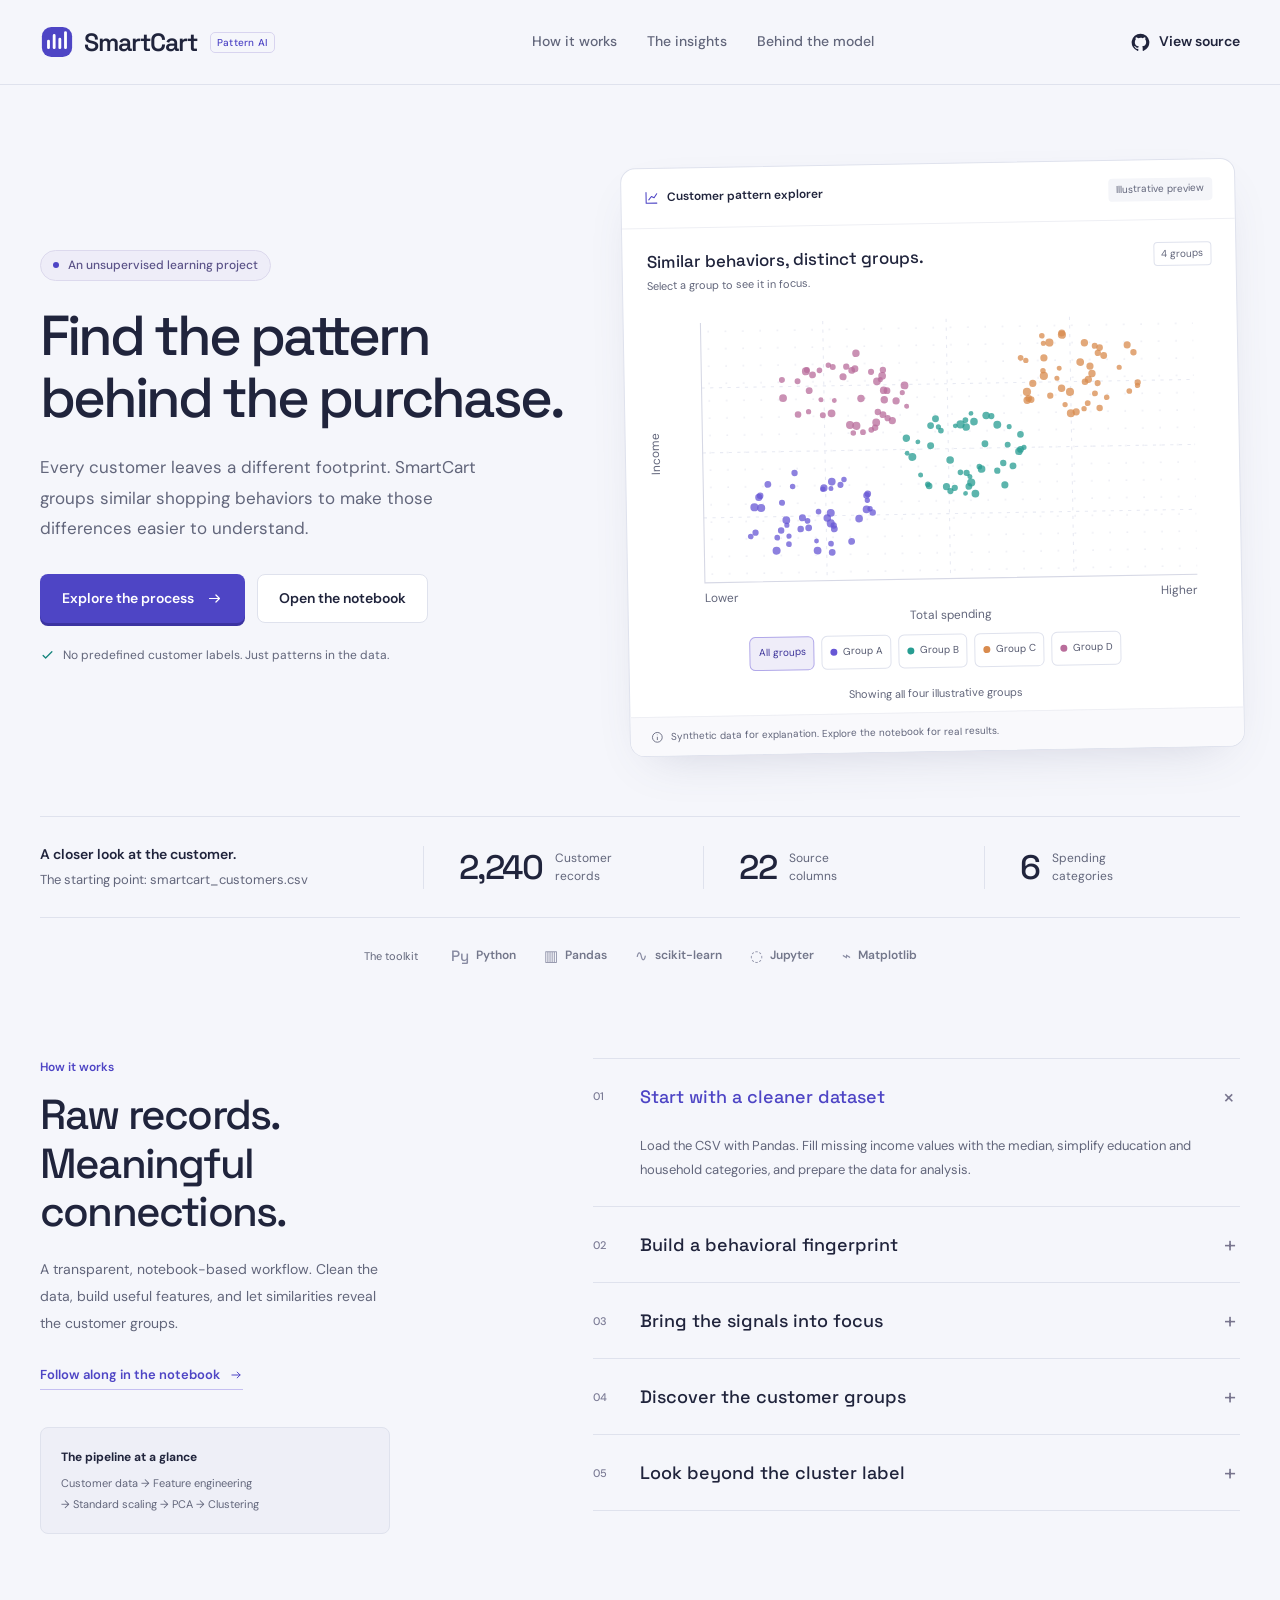
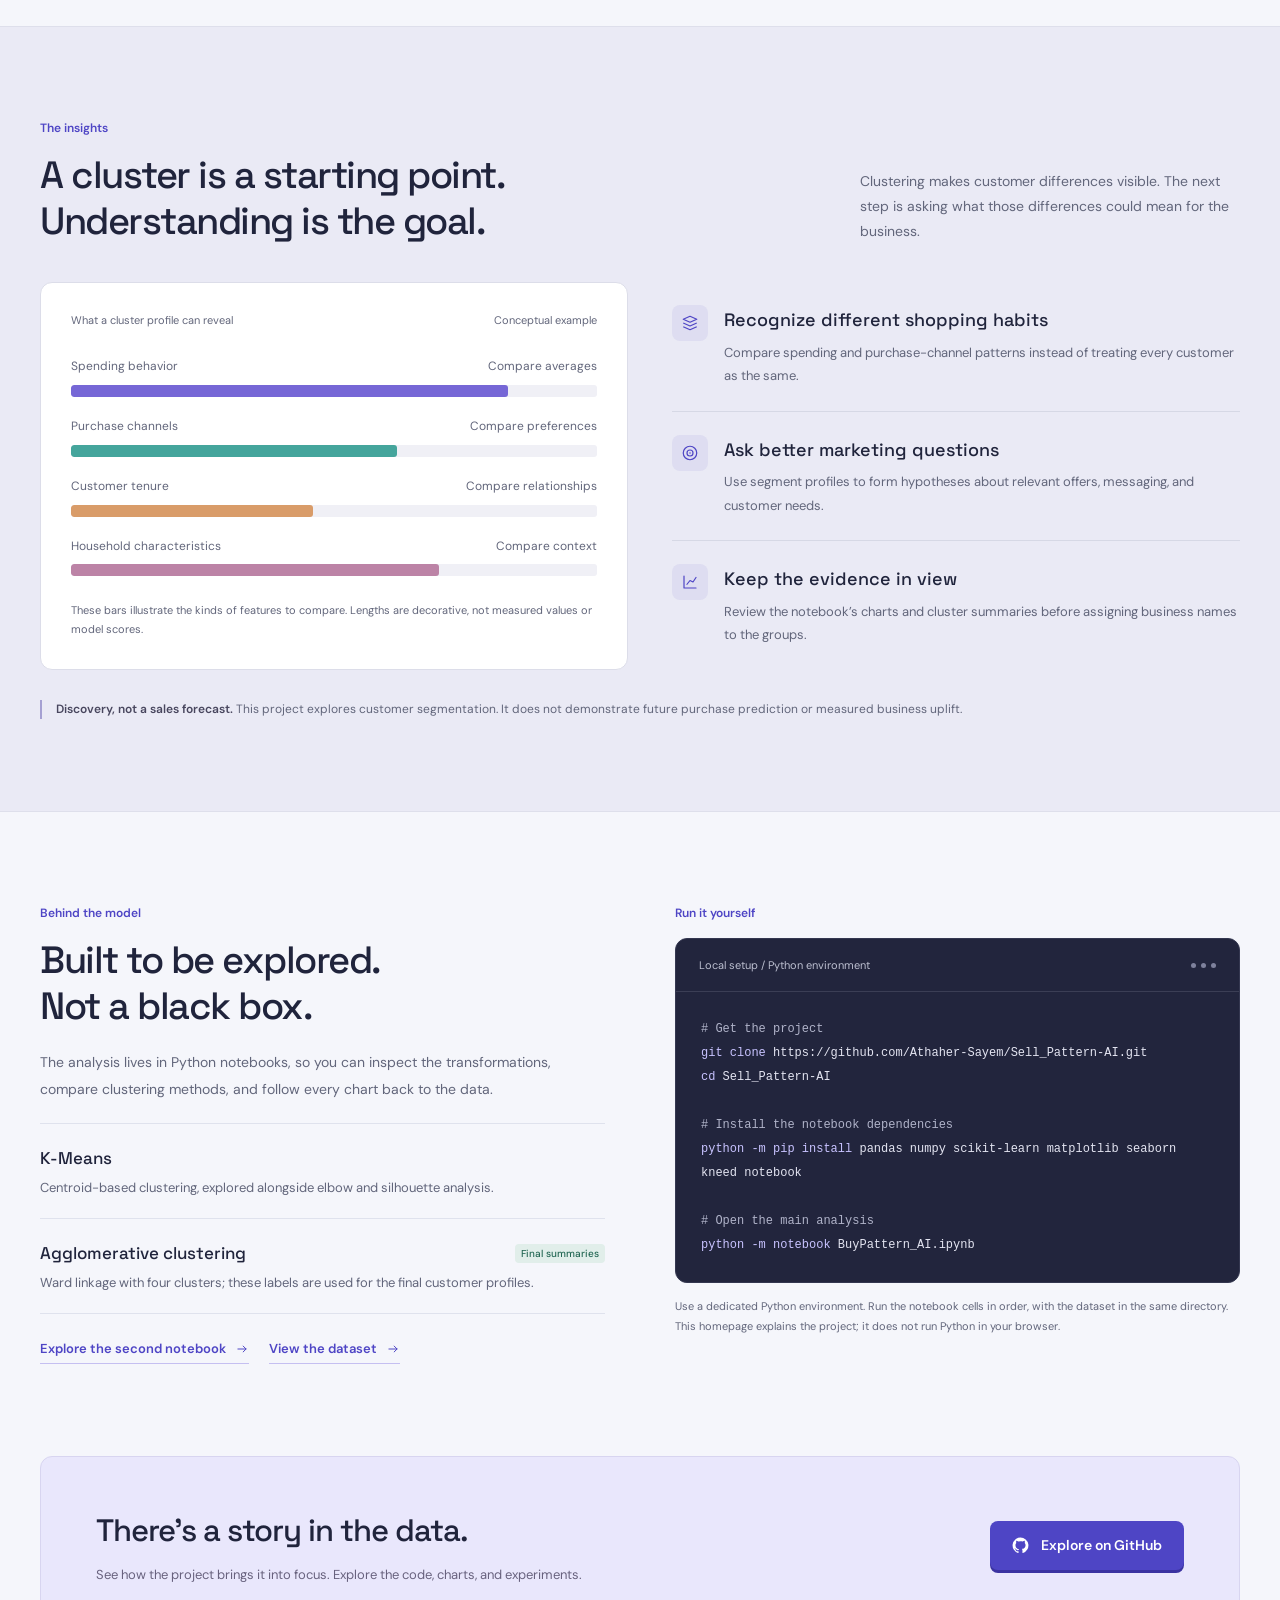
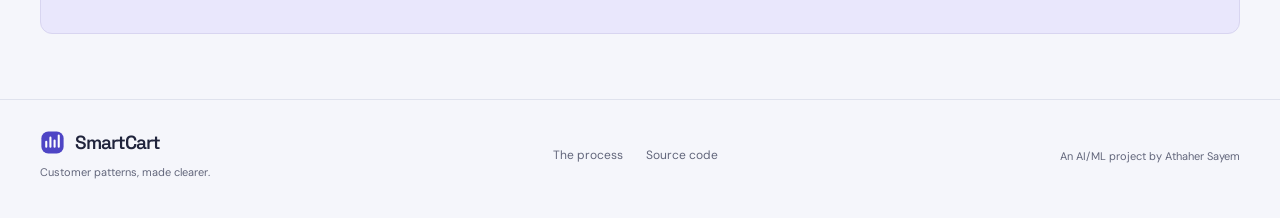
==== commit 1032740c: "feat: redesign SmartCart as a polished interactive ML showcase" ====
--- a/index.html
+++ b/index.html
@@ -1,246 +1,137 @@
-<!DOCTYPE html>
+<!doctype html>
 <html lang="en">
 <head>
-<meta charset="UTF-8"/>
-<meta name="viewport" content="width=device-width, initial-scale=1.0"/>
-<title>SmartCart Buy Pattern AI</title>
-<link rel="preconnect" href="https://fonts.googleapis.com"/>
-<link rel="preconnect" href="https://fonts.gstatic.com" crossorigin/>
-<link href="https://fonts.googleapis.com/css2?family=Inter:wght@400;500;600;700;800;900&display=swap" rel="stylesheet"/>
-<style>
-:root{--bg:#05070d;--bg2:#0a0f1c;--card:rgba(148,163,216,.06);--border:rgba(148,163,216,.14);--text:#e8edf6;--muted:#93a0b8;--accent:#6366f1;--accent2:#22d3ee;--grad:linear-gradient(135deg,#6366f1,#8b5cf6 50%,#22d3ee);}
-*{margin:0;padding:0;box-sizing:border-box;}
-html{scroll-behavior:smooth;}
-body{background:radial-gradient(1000px 520px at 85% -10%,rgba(99,102,241,.16),transparent 60%),radial-gradient(820px 420px at -8% 22%,rgba(34,211,238,.08),transparent 55%),var(--bg);color:var(--text);font-family:'Inter',system-ui,-apple-system,'Segoe UI',Roboto,sans-serif;line-height:1.65;}
-.container{max-width:1140px;margin:0 auto;padding:0 24px;}
-nav{position:fixed;top:0;left:0;right:0;z-index:50;background:rgba(5,7,13,.75);backdrop-filter:blur(14px);-webkit-backdrop-filter:blur(14px);border-bottom:1px solid rgba(148,163,216,.1);}
-.nav-inner{display:flex;align-items:center;justify-content:space-between;height:68px;gap:20px;}
-.brand{font-size:19px;font-weight:800;letter-spacing:-.02em;white-space:nowrap;}
-.brand span{background:var(--grad);-webkit-background-clip:text;background-clip:text;color:transparent;}
-.nav-links{display:flex;gap:26px;}
-.nav-links a{color:var(--muted);text-decoration:none;font-size:14px;font-weight:600;transition:color .2s;}
-.nav-links a:hover{color:var(--text);}
-.btn{display:inline-block;padding:13px 26px;border-radius:12px;font-weight:700;font-size:15px;text-decoration:none;transition:transform .2s,box-shadow .2s,border-color .2s;white-space:nowrap;}
-.btn-primary{background:var(--grad);color:#fff;box-shadow:0 12px 36px rgba(99,102,241,.38);} 
-.btn-primary:hover{transform:translateY(-2px);box-shadow:0 16px 44px rgba(99,102,241,.5);}
-.btn-ghost{border:1px solid rgba(148,163,216,.22);color:var(--text);background:rgba(148,163,216,.05);} 
-.btn-ghost:hover{border-color:rgba(99,102,241,.6);}
-.hero{padding:172px 0 90px;text-align:center;position:relative;}
-.badge{display:inline-flex;align-items:center;gap:9px;padding:8px 16px;border-radius:999px;border:1px solid rgba(99,102,241,.4);background:rgba(99,102,241,.1);color:#c7d2fe;font-size:13px;font-weight:600;letter-spacing:.02em;}
-.badge-dot{width:7px;height:7px;border-radius:50%;background:#22d3ee;box-shadow:0 0 10px #22d3ee;animation:pulse 2.2s infinite;} 
-@keyframes pulse{0%,100%{opacity:1;}50%{opacity:.35;}}
-.hero h1{font-size:clamp(46px,8vw,92px);line-height:1.04;font-weight:900;letter-spacing:-.04em;margin:26px auto 20px;max-width:900px;}
-.grad{background:var(--grad);-webkit-background-clip:text;background-clip:text;color:transparent;}
-.lead{max-width:720px;margin:0 auto;color:var(--muted);font-size:clamp(16px,2.2vw,19px);} 
-.cta-row{margin-top:36px;display:flex;gap:14px;justify-content:center;flex-wrap:wrap;}
-.dash{margin:70px auto 0;max-width:580px;background:linear-gradient(180deg,rgba(20,27,48,.92),rgba(10,15,28,.92));border:1px solid rgba(148,163,216,.16);border-radius:20px;padding:22px;backdrop-filter:blur(8px);-webkit-backdrop-filter:blur(8px);box-shadow:0 30px 80px rgba(2,6,16,.8);} 
-.dash-top{display:flex;align-items:center;gap:7px;padding-bottom:16px;border-bottom:1px solid rgba(148,163,216,.12);} 
-.dot{width:11px;height:11px;border-radius:50%;display:inline-block;} 
-.dot.r{background:#ff5f57;} 
-.dot.y{background:#febc2e;} 
-.dot.g{background:#28c840;}
-.dash-title{margin-left:8px;color:var(--muted);font-size:13px;font-weight:600;font-family:Consolas,Menlo,monospace;}
-.dash-body{display:grid;gap:18px;padding-top:18px;} 
-.drow-head{display:flex;justify-content:space-between;align-items:center;font-size:14px;font-weight:600;margin-bottom:9px;} 
-.drow-val{color:#a5b4fc;font-weight:700;}
-.bar{height:8px;border-radius:99px;background:rgba(148,163,216,.12);overflow:hidden;} 
-.bar i{display:block;height:100%;border-radius:99px;background:var(--grad);width:0;transition:width 1.2s ease;} 
-.drow:nth-child(1) .bar i{width:84;} 
-.drow:nth-child(2) .bar i{width:61;} 
-.drow:nth-child(3) .bar i{width:42;} 
-section{padding:92px 0;position:relative;}
-.sec-head{text-align:center;max-width:760px;margin:0 auto 56px;}
-.overline{color:#22d3ee;font-size:13px;font-weight:700;letter-spacing:.2em;text-transform:uppercase;margin-bottom:14px;} 
-.sec-head h2{font-size:clamp(32px,5vw,52px);font-weight:800;letter-spacing:-.03em;line-height:1.12;margin-bottom:16px;} 
-.sec-head p{color:var(--muted);font-size:17px;}
-.grid{display:grid;grid-template-columns:repeat(auto-fit,minmax(290px,1fr));gap:22px;max-width:1120px;margin:0 auto;}
-.card{background:var(--card);border:1px solid var(--border);border-radius:18px;padding:30px;transition:transform .25s,border-color .25s;} 
-.card:hover{transform:translateY(-4px);border-color:rgba(99,102,241,.5);} 
-.card .icon{width:48px;height:48px;border-radius:14px;display:flex;align-items:center;justify-content:center;font-size:23px;background:rgba(99,102,241,.12);border:1px solid rgba(99,102,241,.35);} 
-.card h3{font-size:20px;font-weight:800;letter-spacing:-.01em;margin-bottom:10px;} 
-.card p{color:var(--muted);font-size:15px;}
-.stats-grid{display:grid;grid-template-columns:repeat(auto-fit,minmax(220px,1fr));gap:20px;} 
-.stat{background:var(--card);border:1px solid var(--border);border-radius:16px;padding:26px;text-align:center;} 
-.stat .num{font-size:38px;font-weight:900;letter-spacing:-.03em;background:var(--grad);-webkit-background-clip:text;background-clip:text;color:transparent;} 
-.stat .lbl{color:var(--muted);font-size:14px;margin-top:6px;}
-.steps{max-width:860px;margin:0 auto;}
-.step{position:relative;padding:0 0 34px 58px;} 
-.step::before{content:"";position:absolute;left:19px;top:50px;bottom:-6px;width:2px;background:linear-gradient(180deg,var(--accent),var(--accent2));opacity:.45;} 
-.step:last-child::before{display:none;}
-.step-icon{position:absolute;left:0;top:0;width:40px;height:40px;border-radius:12px;display:flex;align-items:center;justify-content:center;font-size:19px;background:rgba(99,102,241,.12);border:1px solid rgba(99,102,241,.35);} 
-.step h3{font-size:20px;font-weight:800;letter-spacing:-.01em;margin-bottom:8px;} 
-.step p{color:var(--muted);font-size:15px;}
-.flow{display:flex;align-items:stretch;justify-content:center;gap:12px;flex-wrap:wrap;max-width:1140px;margin:0 auto;} 
-.abox{background:var(--card);border:1px solid var(--border);border-radius:16px;padding:20px 24px;min-width:170px;text-align:center;font-weight:700;} 
-.abox small{display:block;color:var(--muted);font-weight:500;margin-top:7px;font-size:12px;} 
-.arrow{color:rgba(139,92,246,.9);font-size:26px;font-weight:800;}
-.badges{display:flex;flex-wrap:wrap;gap:12px;justify-content:center;} 
-.badge-pill{background:var(--card);border:1px solid var(--border);padding:11px 20px;border-radius:999px;font-weight:600;font-size:14px;}
-.code-wrap{max-width:720px;margin:0 auto;background:#0a0f1c;border:1px solid var(--border);border-radius:16px;overflow:hidden;} 
-.code-head{display:flex;align-items:center;gap:7px;padding:13px 16px;border-bottom:1px solid rgba(148,163,216,.12);} 
-.code-title{margin-left:8px;color:var(--muted);font-size:13px;font-weight:600;font-family:Consolas,Menlo,monospace;}
-pre{background:#0a0f1c;padding:24px;overflow-x:auto;font-family:Consolas,Menlo,monospace;font-size:14px;line-height:1.7;color:#c4b5fd;}
-.cta-band{margin:0 0 92px;} 
-.cta-card{background:linear-gradient(135deg,rgba(99,102,241,.2),rgba(139,92,246,.12));border:1px solid rgba(99,102,241,.4);border-radius:24px;padding:56px 32px;text-align:center;} 
-.cta-card h2{font-size:clamp(28px,4.5vw,44px);font-weight:900;letter-spacing:-.03em;margin-bottom:14px;} 
-.cta-card p{color:var(--muted);max-width:560px;margin:0 auto 30px;font-size:17px;}
-footer{border-top:1px solid rgba(148,163,216,.1);padding:44px 24px;text-align:center;color:var(--muted);background:var(--bg2);} 
-footer a{color:#a5b4fc;}
-@media (max-width:720px){.nav-links{display:none;} .nav-cta{display:none;} .hero{padding-top:140px;} .section{padding:64px 0;} }
-</style>
+  <meta charset="utf-8">
+  <meta name="viewport" content="width=device-width, initial-scale=1">
+  <meta name="description" content="Explore SmartCart, an unsupervised machine learning project that reveals customer purchase patterns through feature engineering, PCA, and clustering.">
+  <meta name="theme-color" content="#f5f6fb">
+  <title>SmartCart — Find the pattern behind the purchase</title>
+  <link rel="preconnect" href="https://fonts.googleapis.com">
+  <link rel="preconnect" href="https://fonts.gstatic.com" crossorigin>
+  <link href="https://fonts.googleapis.com/css2?family=DM+Sans:wght@400;450;500;550;600;650;700&family=Space+Grotesk:wght@400;500;600;700&display=swap" rel="stylesheet">
+  <style>
+    :root{--paper:#f5f6fb;--white:#fff;--ink:#20243c;--muted:#62667b;--line:#dfe2ed;--indigo:#4e45c5;--lavender:#e9e7fc;--teal:#14857c;--orange:#be6824;--pink:#b25185;--display:'Space Grotesk',sans-serif;--body:'DM Sans',sans-serif}
+    *{box-sizing:border-box}html{scroll-behavior:smooth;scroll-padding-top:100px}body{margin:0;background:var(--paper);color:var(--ink);font:16px/1.65 var(--body);-webkit-font-smoothing:antialiased}a{color:inherit;text-decoration:none}button{font:inherit}button,a,summary{-webkit-tap-highlight-color:transparent}button:focus-visible,a:focus-visible,summary:focus-visible{outline:3px solid var(--indigo);outline-offset:5px}button{cursor:pointer}svg{display:block}h1,h2,h3,p{margin:0}h1,h2,h3{font-family:var(--display);font-weight:500}::selection{background:#dcd8fb}.container{width:min(1200px,calc(100% - 80px));margin-inline:auto}.skip{position:fixed;left:20px;top:-80px;background:var(--ink);color:white;padding:12px;z-index:20}.skip:focus{top:12px}.site-header{position:sticky;top:0;z-index:10;border-bottom:1px solid var(--line);background:rgba(245,246,251,.96)}.nav{height:84px;display:flex;justify-content:space-between;align-items:center;gap:24px}.brand{display:flex;align-items:center;gap:10px;font:600 25px var(--display);letter-spacing:-1px;flex-shrink:0}.brand-mark{width:34px;height:34px;color:var(--indigo)}.brand small{font:500 10px var(--body);letter-spacing:.02em;border:1px solid #d8d4ef;border-radius:5px;padding:3px 6px;color:var(--indigo);margin-left:3px}.nav-links{display:flex;gap:30px;align-items:center;font-size:14px;font-weight:500}.nav-links a{color:var(--muted)}.nav-links a:hover{color:var(--indigo)}.source-link{display:flex;align-items:center;gap:9px;font-size:14px;font-weight:600}.source-link svg{width:19px;height:19px}.mobile-menu{display:none}.button{min-height:48px;display:inline-flex;align-items:center;justify-content:center;gap:12px;padding:12px 21px;border-radius:8px;font-size:14px;font-weight:600;border:1px solid transparent;transition:background .18s}.button svg{width:17px;height:17px}.button-primary{background:var(--indigo);color:white;box-shadow:0 3px 0 #3b33a1}.button-primary:hover{background:#3f36ad}.button-secondary{background:white;border-color:var(--line)}.button-secondary:hover{background:#efedf9}
+    .hero{padding:78px 0 64px}.hero-grid{display:grid;grid-template-columns:.92fr 1.08fr;gap:62px;align-items:center}.project-label{display:inline-flex;align-items:center;gap:9px;border:1px solid #dcd9ed;background:#eeedf8;border-radius:30px;padding:5px 12px;color:#5b5388;font-size:12px;font-weight:500}.project-label span{width:6px;height:6px;border-radius:50%;background:var(--indigo)}h1{font-size:clamp(42px,4.4vw,64px);line-height:1.09;letter-spacing:-3px;margin:24px 0}.hero-copy>p{max-width:460px;font-size:17px;line-height:1.8;color:var(--muted)}.hero-actions{display:flex;gap:12px;flex-wrap:wrap;margin:30px 0 23px}.hero-note{display:flex;align-items:center;gap:8px;color:var(--muted);font-size:12px}.hero-note svg{width:15px;height:15px;color:var(--teal)}.visual-shell{background:#fff;border:1px solid var(--line);border-radius:15px;box-shadow:0 18px 50px -24px #55567b40;overflow:hidden;transform:rotate(-1deg)}.visual-top{display:flex;justify-content:space-between;align-items:center;gap:12px;padding:18px 22px;border-bottom:1px solid #eeeff4;font-size:12px}.visual-title{display:flex;align-items:center;gap:8px;font-weight:600}.visual-title svg{width:16px;height:16px;color:var(--indigo)}.preview-tag{font-size:10px;color:var(--muted);padding:3px 8px;background:#f4f5f9;border-radius:4px}.plot-header{display:flex;justify-content:space-between;gap:12px;padding:22px 24px 0}.plot-header h2{font:500 17px var(--display)}.plot-header p{font-size:11px;color:var(--muted);margin-top:4px}.plot-header>span{align-self:flex-start;padding:3px 7px;border:1px solid var(--line);border-radius:4px;font-size:10px;color:var(--muted)}.scatter{width:100%;height:auto;padding:2px 14px 0}.scatter text{font-family:var(--body);font-size:11px;fill:var(--muted)}.scatter .gridline{stroke:#e8eaf3;stroke-dasharray:3 5}.scatter circle{transition:opacity .2s}.chart-controls{display:flex;gap:7px;justify-content:center;flex-wrap:wrap;padding:0 12px 16px}.chart-controls button{display:flex;align-items:center;gap:5px;background:#fff;border:1px solid var(--line);border-radius:6px;padding:5px 8px;min-height:34px;font-size:10px;color:#565a70}.chart-controls button[aria-pressed=true]{background:#efedf9;border-color:#b1a8e9;color:#3e359a}.swatch{width:7px;height:7px;border-radius:50%;background:var(--swatch,var(--indigo));display:inline-block;flex-shrink:0}.chart-caption{background:#f9f9fc;padding:11px 20px;color:var(--muted);font-size:10px;border-top:1px solid #eeeff4;display:flex;gap:7px;align-items:center}.chart-caption svg{width:13px;height:13px;flex-shrink:0}.chart-status{min-height:20px;text-align:center;font-size:11px;color:var(--muted);padding-bottom:10px}.dataset-strip{display:grid;grid-template-columns:1.4fr repeat(3,1fr);border-top:1px solid var(--line);border-bottom:1px solid var(--line);padding:26px 0;gap:24px;align-items:center}.dataset-intro{font-size:13px;color:var(--muted)}.dataset-intro strong{color:var(--ink);font-size:14px;display:block;font-weight:600;margin-bottom:3px}.stat{border-left:1px solid var(--line);padding-left:35px;display:flex;align-items:center;gap:13px}.stat strong{font:500 34px var(--display);letter-spacing:-1.5px}.stat span{font-size:12px;color:var(--muted);max-width:75px;line-height:1.5}.tech-line{display:flex;justify-content:center;align-items:center;gap:28px;flex-wrap:wrap;padding:28px 0 0;color:#73778b;font-size:12px}.tech-line>span:first-child{font-size:11px;color:var(--muted);margin-right:5px}.tech-line b{font-weight:600;display:flex;align-items:center;gap:7px}.tech-icon{font:500 15px var(--display);color:#888ba2}
+    .section{padding:92px 0}.section-head{display:flex;justify-content:space-between;gap:45px;align-items:flex-end;margin-bottom:38px}.section-head h2{font-size:38px;line-height:1.2;letter-spacing:-1.5px;max-width:470px}.section-head p{font-size:14px;line-height:1.8;max-width:380px;color:var(--muted)}.section-label{font-size:12px;font-weight:600;color:var(--indigo);display:block;margin-bottom:14px}.workflow{display:grid;grid-template-columns:.85fr 1.15fr;gap:75px}.workflow-intro h2{font-size:42px;line-height:1.15;letter-spacing:-1.8px;max-width:340px}.workflow-intro>p{margin:20px 0 25px;max-width:340px;color:var(--muted);font-size:14px;line-height:1.9}.text-link{display:inline-flex;gap:9px;align-items:center;color:var(--indigo);font-size:13px;font-weight:600;border-bottom:1px solid #c5bff1;padding-bottom:3px}.text-link svg{width:14px;height:14px}.pipeline-mini{margin-top:37px;padding:18px 20px;border-radius:8px;border:1px solid var(--line);background:#eeeff7;max-width:350px;color:#62667b;font-size:11px;line-height:1.9}.pipeline-mini strong{color:var(--ink);display:block;font-size:12px;margin-bottom:5px}.pipeline-mini code{font-size:11px;font-family:var(--body)}.steps{border-top:1px solid var(--line)}.steps details{border-bottom:1px solid var(--line)}.steps summary{list-style:none;cursor:pointer;display:grid;grid-template-columns:32px 1fr 20px;gap:15px;align-items:center;padding:23px 0;font:500 18px var(--display)}.steps summary::-webkit-details-marker{display:none}.step-number{font:500 11px var(--body);color:#7b7b95}.step-toggle{font:400 22px var(--body);color:#78758e;text-align:center}.steps details[open] .step-toggle{transform:rotate(45deg)}.step-content{padding:0 35px 23px 47px;font-size:13px;color:var(--muted);line-height:1.9}.step-content code{font-family:var(--body);color:var(--indigo);background:#eae8f8;padding:2px 4px;border-radius:3px}.steps details[open] summary{color:var(--indigo)}.results-section{background:#eaeaf5;border-block:1px solid #dedfeb}.insights{display:grid;grid-template-columns:1fr 1fr;gap:24px}.insight-main{background:white;border:1px solid #dcdde9;border-radius:12px;padding:28px 30px}.insight-main .mini-label{font-size:11px;color:var(--muted);display:flex;justify-content:space-between;gap:12px;margin-bottom:28px}.bars{display:grid;gap:20px}.metric-label{display:flex;justify-content:space-between;font-size:12px;margin-bottom:8px;color:var(--muted)}.track{height:12px;background:#f0f0f6;border-radius:3px;overflow:hidden}.track i{display:block;height:100%;background:var(--bar);width:var(--width);border-radius:3px}.insight-main>p{font-size:11px;color:var(--muted);margin-top:25px;line-height:1.7}.insight-list{display:flex;flex-direction:column;justify-content:center;padding:0 0 0 20px}.insight-item{display:grid;grid-template-columns:36px 1fr;gap:16px;padding:23px 0;border-bottom:1px solid #d6d8e5}.insight-item:last-child{border-bottom:0}.insight-icon{background:#deddf1;color:var(--indigo);border-radius:8px;width:36px;height:36px;display:grid;place-items:center}.insight-icon svg{width:18px;height:18px}.insight-item h3{font-size:18px;margin-bottom:6px}.insight-item p{font-size:13px;color:var(--muted);line-height:1.8}.limit-note{font-size:12px;color:var(--muted);margin-top:30px;padding-left:14px;border-left:2px solid #a5a0d2}.limit-note strong{font-weight:600;color:#48465e}
+    .research{display:grid;grid-template-columns:1fr 1fr;gap:70px;align-items:start}.research h2{font-size:38px;letter-spacing:-1.5px;line-height:1.2;margin-bottom:20px}.research-copy>p{color:var(--muted);font-size:14px;line-height:1.9;margin-bottom:20px}.model-comparison{display:grid;gap:0;border-top:1px solid var(--line)}.model-row{padding:20px 0;border-bottom:1px solid var(--line)}.model-row h3{font-size:17px;margin-bottom:5px;display:flex;justify-content:space-between;gap:8px;align-items:center}.model-row h3 span{font:500 10px var(--body);background:#e1eeea;color:#226653;border-radius:4px;padding:3px 6px}.model-row p{font-size:13px;color:var(--muted)}.research-links{display:flex;gap:20px;flex-wrap:wrap;margin-top:24px}.terminal{background:#22253d;border:1px solid #343750;border-radius:12px;overflow:hidden;color:#e3e4f1}.terminal-top{padding:17px 23px;border-bottom:1px solid #3b3e55;font-size:11px;color:#bdc0d1;display:flex;justify-content:space-between;gap:8px}.terminal-dots{display:flex;gap:5px;align-items:center}.terminal-dots i{width:5px;height:5px;border-radius:50%;background:#7e819c}.terminal pre{font:12px/2 ui-monospace,SFMono-Regular,Consolas,monospace;margin:0;padding:25px;overflow:auto}.terminal .comment{color:#b0b3c9}.terminal .command{color:#c8c3ff}.terminal-note{font-size:11px;color:var(--muted);padding:14px 0;line-height:1.8}.closing{padding:48px 55px;background:var(--lavender);border:1px solid #d8d5f0;border-radius:12px;display:flex;justify-content:space-between;align-items:center;gap:35px;margin-bottom:65px}.closing h2{font-size:31px;letter-spacing:-1px;margin-bottom:8px}.closing p{font-size:13px;color:#68627e}.footer{border-top:1px solid var(--line);padding:30px 0 36px}.footer-inner{display:flex;align-items:center;justify-content:space-between;gap:25px}.footer-brand .brand{font-size:19px}.footer-brand .brand-mark{width:25px;height:25px}.footer-brand>p{font-size:11px;color:var(--muted);margin-top:8px}.footer-links{display:flex;gap:23px;font-size:12px;color:var(--muted)}.footer-credit{font-size:11px;color:var(--muted)}
+    .hero-grid>*,.research>*,.insights>*{min-width:0}.model-row h3{flex-wrap:wrap}.terminal code{white-space:pre-wrap;overflow-wrap:anywhere}
+    @media(min-width:1450px){.hero{padding-top:95px;padding-bottom:78px}}
+    @media(max-width:1050px){.container{width:calc(100% - 48px)}.hero-grid{gap:30px}h1{font-size:50px;letter-spacing:-2.5px}.nav-links{gap:18px}.hero-copy>p{font-size:15px}.workflow{gap:40px}.stat{padding-left:20px}.stat strong{font-size:30px}.research{gap:40px}.closing{padding:36px}}
+    @media(max-width:800px){.hero{padding:48px 0}.hero-grid{grid-template-columns:1fr;gap:40px}.hero-copy{max-width:600px}h1{font-size:60px;max-width:580px}.hero-copy>p{max-width:510px}.visual-shell{max-width:600px;width:100%;margin:auto;transform:none}.nav-links{display:none}.nav{height:72px}.mobile-menu{display:block;position:relative;margin-left:auto}.mobile-menu summary{list-style:none;cursor:pointer;font-size:13px;min-height:44px;padding:12px}.mobile-menu summary::-webkit-details-marker{display:none}.mobile-menu div{position:absolute;right:0;top:55px;background:white;box-shadow:0 12px 35px #20243c20;border:1px solid var(--line);border-radius:8px;min-width:180px;padding:8px}.mobile-menu a{display:block;font-size:14px;padding:10px}.dataset-strip{grid-template-columns:repeat(3,1fr);gap:18px}.dataset-intro{grid-column:1/-1;padding-bottom:5px}.stat{padding-left:0;border:0}.tech-line{gap:16px}.section{padding:65px 0}.workflow{grid-template-columns:1fr;gap:32px}.workflow-intro h2{max-width:550px;font-size:36px}.workflow-intro>p{max-width:520px}.pipeline-mini{display:none}.section-head{align-items:flex-start;gap:20px;flex-direction:column}.section-head h2{font-size:34px}.section-head p{max-width:520px}.insights,.research{grid-template-columns:1fr;gap:32px}.insight-list{padding:0}.research{gap:30px}.research h2{font-size:34px}.closing{align-items:flex-start;flex-direction:column;gap:23px}.footer-inner{flex-wrap:wrap}.footer-credit{width:100%}.source-link{font-size:0;gap:0}.source-link svg{width:23px;height:23px}.source-link{min-width:35px;min-height:44px;justify-content:center}}
+    @media(max-width:480px){.container{width:calc(100% - 36px)}h1{font-size:46px;letter-spacing:-2px}.brand{font-size:22px}.brand small{display:none}.hero{padding:36px 0}.hero-copy>p{font-size:15px}.hero-actions{gap:10px}.button{padding-inline:16px;font-size:13px}.plot-header{padding:20px 16px 0}.plot-header h2{font-size:15px}.visual-top{padding:15px 16px}.preview-tag{font-size:9px}.chart-controls{gap:5px}.chart-controls button{font-size:9px;padding:4px 6px}.stat{flex-direction:column;align-items:flex-start;gap:5px}.stat strong{font-size:29px}.stat span{max-width:none;font-size:11px}.tech-line{justify-content:flex-start;gap:14px}.tech-line>span:first-child{width:100%}.workflow-intro h2,.section-head h2,.research h2{font-size:32px}.steps summary{font-size:16px;gap:9px}.step-content{padding-left:41px;padding-right:5px}.insight-main{padding:22px}.closing{padding:28px 24px}.closing h2{font-size:27px}.footer-links{gap:20px}.terminal pre{padding:20px;font-size:11px}}
+    @media(prefers-reduced-motion:reduce){html{scroll-behavior:auto}*,*::before,*::after{transition:none!important;animation:none!important}}
+  </style>
 </head>
 <body>
-<nav class="nav">
-<div class="container nav-inner">
-<div class="brand">🛒 SmartCart <span>Buy Pattern AI</span></div>
-<div class="nav-links">
-<a href="#overview">Overview</a>
-<a href="#how">How It Works</a>
-<a href="#architecture">Architecture</a>
-<a href="#results">Results</a>
-<a href="#tech">Tech</a>
-<a href="#run">Run</a>
-</div>
-<div class="nav-cta"><a class="btn btn-ghost" href="https://github.com/Athaher-Sayem/Sell_Pattern-AI">GitHub</a></div>
-</div>
-</nav>
-<header class="hero" id="top">
-<div class="container">
-<div class="badge"><span class="badge-dot"></span>Unsupervised Machine Learning · Customer Buying Patterns</div>
-<h1>SmartCart <span class="grad">Buy Pattern AI</span></h1>
-<p class="lead">Uncovering hidden customer buying patterns with unsupervised learning — so you can understand what customers buy, when they buy, and how often they buy.</p>
-<div class="cta-row">
-<a class="btn btn-primary" href="#how">Explore How It Works</a>
-<a class="btn btn-ghost" href="https://github.com/Athaher-Sayem/Sell_Pattern-AI">View on GitHub</a>
-</div>
-<div class="dash">
-<div class="dash-top"><span class="dot r"></span><span class="dot y"></span><span class="dot g"></span><span class="dash-title">cluster_insights</span></div>
-<div class="dash-body">
-<div class="drow"><div class="drow-head"><span>🧩 Cluster 1</span><span class="drow-val">High spenders</span></div><div class="bar"><i></i></div></div>
-<div class="drow"><div class="drow-head"><span>🧺 Cluster 2</span><span class="drow-val">Steady buyers</span></div><div class="bar"><i></i></div></div>
-<div class="drow"><div class="drow-head"><span>🎯 Cluster 3</span><span class="drow-val">Occasional bulk</span></div><div class="bar"><i></i></div></div>
-</div>
-</div>
-</div>
-</div>
-</header>
-<section class="stats">
-<div class="container stats-grid">
-<div class="stat"><div class="num">2,240+</div><div class="lbl">Customers analyzed</div></div>
-<div class="stat"><div class="num">22+</div><div class="lbl">Behavioral features</div></div>
-<div class="stat"><div class="num">6</div><div class="lbl">Spend categories</div></div>
-<div class="stat"><div class="num">1</div><div class="lbl">Model · K-Means</div></div>
-</div>
-</section>
-<main>
-<section id="overview">
-<div class="container">
-<div class="sec-head">
-<div class="overline">Overview</div>
-<h2>What SmartCart Buy Pattern AI Does</h2>
-<p class="sub">A machine learning project that analyzes customer purchase behavior and predicts buying patterns — helping you understand what customers buy, when they buy, and how often they buy.</p>
-</div>
-<div class="grid">
-<div class="card"><div class="icon">🧠</div><h3>Discovers Hidden Segments</h3><p>Uses unsupervised learning with K-Means clustering to automatically group customers into natural buying-pattern segments based on spending behavior.</p></div>
-<div class="card"><div class="icon">📊</div><h3>Turns Data Into Behavior</h3><p>Transforms raw shopping data into interpretable signals — what customers buy, when they buy, and how often they buy across product categories.</p></div>
-<div class="card"><div class="icon">🎯</div><h3>Improves Decisions</h3><p>Feeds pattern insights into product recommendations, sales strategies, and customer experience improvements.</p></div>
-</div>
-</div>
-</section>
-<section id="how">
-<div class="container">
-<div class="sec-head">
-<div class="overline">How It Works</div>
-<h2>From Raw Data To Buying Patterns</h2>
-<p class="sub">A five-step unsupervised pipeline that turns customer shopping data into actionable buying-pattern insights.</p>
-</div>
-<div class="steps">
-<div class="step"><div class="step-icon">📥</div><h3>Load the Data</h3><p>Start with customer shopping behavior data — purchase frequency, product categories, and buying patterns — loaded from the customer dataset.</p></div>
-<div class="step"><div class="step-icon">🧹</div><h3>Clean and Preprocess</h3><p>Handle missing values, encode categorical fields, and drop columns that are not relevant for pattern analysis.</p></div>
-<div class="step"><div class="step-icon">⚙️</div><h3>Engineer Features</h3><p>Create analysis features such as Age, Customer Tenure, and Total Spending, which is the sum of all product-category spends.</p></div>
-<div class="step"><div class="step-icon">🔵</div><h3>Unsupervised Learning</h3><p>Standardize the features and fit a K-Means clustering model to automatically discover hidden customer buying groups — no labels required.</p></div>
-<div class="step"><div class="step-icon">📊</div><h3>Visualize and Interpret</h3><p>Plot the clusters, review cluster summaries, and interpret what each buying pattern means for the business.</p></div>
-</div>
-</div>
-</section>
-<section id="architecture">
-<div class="container">
-<div class="sec-head">
-<div class="overline">Pipeline</div>
-<h2>The Architecture</h2>
-<p class="sub">From raw customer records to interpretable buying-pattern clusters.</p>
-</div>
-<div class="flow">
-<div class="abox">Customer Data<br/><small>smartcart_customers.csv</small></div>
-<div class="arrow">→</div>
-<div class="abox">Preprocess<br/><small>Clean + encode</small></div>
-<div class="arrow">→</div>
-<div class="abox">Feature Eng<br/><small>Total Spending, Age</small></div>
-<div class="arrow">→</div>
-<div class="abox">Scale + K-Means<br/><small>Unsupervised cluster</small></div>
-<div class="arrow">→</div>
-<div class="abox">Visualize<br/><small>Clusters + insights</small></div>
-</div>
-</div>
-</section>
-<section id="results">
-<div class="container">
-<div class="sec-head">
-<div class="overline">Results</div>
-<h2>From Clusters To Actionable Insights</h2>
-<p class="sub">Once customers are grouped into buying patterns, those clusters become the foundation for smarter business decisions.</p>
-</div>
-<div class="grid">
-<div class="card"><div class="icon">🔍</div><h3>Discovering Segments</h3><p>Unsupervised clustering surfaces customer segments that were previously hidden inside raw purchase data.</p></div>
-<div class="card"><div class="icon">📈</div><h3>Understanding Behavior</h3><p>Cluster-level statistics help explain how spending, frequency, and preferences differ across customer groups.</p></div>
-<div class="card"><div class="icon">🚀</div><h3>Driving Decisions</h3><p>Actionable buying-pattern insights feed product recommendations, sales strategies, and customer experience improvements.</p></div>
-</div>
-</div>
-</section>
-</main>
-<section id="tech">
-<div class="container">
-<div class="sec-head">
-<div class="overline">Tech Stack</div>
-<h2>Built With</h2>
-</div>
-<div class="badges">
-<div class="badge-pill">🐍 Python 3.x</div>
-<div class="badge-pill">📊 Pandas</div>
-<div class="badge-pill">🔢 NumPy</div>
-<div class="badge-pill">🤖 Scikit-learn</div>
-<div class="badge-pill">📉 Matplotlib</div>
-<div class="badge-pill">🌊 Seaborn</div>
-<div class="badge-pill">📓 Jupyter Notebook</div>
-</div>
-</div>
-</section>
-<section id="run">
-<div class="container">
-<div class="sec-head">
-<div class="overline">Get Started</div>
-<h2>How To Run</h2>
-</div>
-<div class="code-wrap">
-<div class="code-head"><span class="dot r"></span><span class="dot y"></span><span class="dot g"></span><span class="code-title">terminal</span></div>
-<pre>pip install pandas numpy scikit-learn matplotlib seaborn
-jupyter notebook</pre>
-</div>
-</div>
-</section>
-<section class="cta-band">
-<div class="container">
-<div class="cta-card">
-<h2>Ready To Explore The Code</h2>
-<p>See the full unsupervised learning workflow, dataset, and experiments in the SmartCart Buy Pattern AI repository.</p>
-<a class="btn btn-primary" href="https://github.com/Athaher-Sayem/Sell_Pattern-AI">Open GitHub Repository</a>
-</div>
-</div>
-</section>
-<footer>
-<p>🛒 SmartCart Buy Pattern AI</p>
-<p>Built with ❤️ by Athaher Sayem — CSE Student | Competitive Programmer | Future Full Stack Developer</p>
-<p><a href="https://github.com/Athaher-Sayem/Sell_Pattern-AI">GitHub Repository</a></p>
-</footer>
+  <a class="skip" href="#main">Skip to content</a>
+  <svg xmlns="http://www.w3.org/2000/svg" style="display:none" aria-hidden="true"><symbol id="logo" viewBox="0 0 36 36"><rect x="2" y="2" width="32" height="32" rx="10" fill="currentColor"/><path d="M9 24V17m6 7V11m6 13V15m6 9V8" stroke="white" stroke-width="3" stroke-linecap="round"/></symbol><symbol id="arrow" viewBox="0 0 24 24"><path d="M5 12h14m-5-5 5 5-5 5" fill="none" stroke="currentColor" stroke-width="1.7" stroke-linecap="round" stroke-linejoin="round"/></symbol><symbol id="github" viewBox="0 0 24 24"><path fill="currentColor" d="M12 .8a11.2 11.2 0 0 0-3.54 21.82c.56.1.77-.24.77-.54v-2.1c-3.13.68-3.8-1.33-3.8-1.33-.51-1.3-1.25-1.65-1.25-1.65-1.02-.7.08-.69.08-.69 1.13.08 1.73 1.16 1.73 1.16 1 1.72 2.63 1.22 3.27.93.1-.73.4-1.22.72-1.5-2.5-.28-5.12-1.25-5.12-5.54 0-1.23.44-2.23 1.16-3.02-.12-.28-.5-1.43.11-2.98 0 0 .94-.3 3.08 1.15A10.7 10.7 0 0 1 12 6.13c.95 0 1.9.13 2.79.38 2.14-1.45 3.07-1.15 3.07-1.15.61 1.55.23 2.7.11 2.98a4.35 4.35 0 0 1 1.15 3.02c0 4.3-2.62 5.26-5.13 5.54.41.35.77 1.03.77 2.08v3.1c0 .3.2.65.78.54A11.2 11.2 0 0 0 12 .8Z"/></symbol><symbol id="check" viewBox="0 0 24 24"><path d="m5 12 4 4L19 6" fill="none" stroke="currentColor" stroke-width="2" stroke-linecap="round" stroke-linejoin="round"/></symbol><symbol id="chart" viewBox="0 0 24 24"><path d="M4 4v16h16M8 15l4-5 4 2 4-6" fill="none" stroke="currentColor" stroke-width="1.6" stroke-linecap="round" stroke-linejoin="round"/></symbol><symbol id="info" viewBox="0 0 24 24"><circle cx="12" cy="12" r="9" fill="none" stroke="currentColor" stroke-width="1.6"/><path d="M12 11v6m0-10v1" stroke="currentColor" stroke-width="1.6"/></symbol><symbol id="layers" viewBox="0 0 24 24"><path d="m3 7 9-4 9 4-9 4-9-4Zm0 5 9 4 9-4M3 17l9 4 9-4" fill="none" stroke="currentColor" stroke-width="1.6" stroke-linejoin="round"/></symbol><symbol id="target" viewBox="0 0 24 24"><circle cx="12" cy="12" r="9" fill="none" stroke="currentColor" stroke-width="1.6"/><circle cx="12" cy="12" r="4" fill="none" stroke="currentColor" stroke-width="1.6"/><circle cx="12" cy="12" r="1" fill="currentColor"/></symbol></svg>
+  <header class="site-header">
+    <nav class="container nav" aria-label="Main navigation">
+      <a class="brand" href="#top" aria-label="SmartCart home"><svg class="brand-mark" aria-hidden="true"><use href="#logo"/></svg>SmartCart<small>Pattern AI</small></a>
+      <div class="nav-links"><a href="#how-it-works">How it works</a><a href="#insights">The insights</a><a href="#research">Behind the model</a></div>
+      <details class="mobile-menu"><summary>Menu</summary><div><a href="#how-it-works">How it works</a><a href="#insights">The insights</a><a href="#research">Behind the model</a></div></details>
+      <a class="source-link" href="https://github.com/Athaher-Sayem/Sell_Pattern-AI" aria-label="View source on GitHub"><svg aria-hidden="true"><use href="#github"/></svg>View source</a>
+    </nav>
+  </header>
+  <main id="main">
+    <section class="hero" id="top" aria-labelledby="hero-title">
+      <div class="container hero-grid">
+        <div class="hero-copy">
+          <div class="project-label"><span aria-hidden="true"></span>An unsupervised learning project</div>
+          <h1 id="hero-title">Find the pattern<br>behind the purchase.</h1>
+          <p>Every customer leaves a different footprint. SmartCart groups similar shopping behaviors to make those differences easier to understand.</p>
+          <div class="hero-actions"><a class="button button-primary" href="#how-it-works">Explore the process<svg aria-hidden="true"><use href="#arrow"/></svg></a><a class="button button-secondary" href="https://github.com/Athaher-Sayem/Sell_Pattern-AI/blob/main/BuyPattern_AI.ipynb">Open the notebook</a></div>
+          <div class="hero-note"><svg aria-hidden="true"><use href="#check"/></svg>No predefined customer labels. Just patterns in the data.</div>
+        </div>
+        <div class="visual-shell">
+          <div class="visual-top"><span class="visual-title"><svg aria-hidden="true"><use href="#chart"/></svg>Customer pattern explorer</span><span class="preview-tag">Illustrative preview</span></div>
+          <div class="plot-header"><div><h2>Similar behaviors, distinct groups.</h2><p>Select a group to see it in focus.</p></div><span>4 groups</span></div>
+          <svg class="scatter" viewBox="0 0 540 316" role="img" aria-labelledby="plot-title plot-desc"><title id="plot-title">Illustrative customer segmentation scatter plot</title><desc id="plot-desc">Synthetic points arranged into four groups to explain clustering. This is not the notebook's measured output. The horizontal axis represents spending and the vertical axis represents income.</desc><defs><pattern id="dots" width="16" height="16" patternUnits="userSpaceOnUse"><circle cx="1" cy="1" r=".7" fill="#e6e7f0"/></pattern><clipPath id="plot-clip"><rect x="58" y="25" width="455" height="240"/></clipPath></defs><rect x="58" y="25" width="455" height="240" fill="url(#dots)"/><path class="gridline" d="M58 85h455M58 145h455M58 205h455M171 25v240M285 25v240M399 25v240"/><path d="M58 25v240h455" fill="none" stroke="#d6d8e5"/><g clip-path="url(#plot-clip)" id="scatter-points"></g><text x="285" y="302" text-anchor="middle">Total spending</text><text x="18" y="145" text-anchor="middle" transform="rotate(-90 18 145)">Income</text><text x="58" y="283">Lower</text><text x="513" y="283" text-anchor="end">Higher</text></svg>
+          <div class="chart-controls" role="group" aria-label="Highlight an illustrative cluster"><button type="button" data-cluster="all" aria-pressed="true">All groups</button><button type="button" data-cluster="0" aria-pressed="false"><span class="swatch" style="--swatch:#6757d5" aria-hidden="true"></span>Group A</button><button type="button" data-cluster="1" aria-pressed="false"><span class="swatch" style="--swatch:#279d92" aria-hidden="true"></span>Group B</button><button type="button" data-cluster="2" aria-pressed="false"><span class="swatch" style="--swatch:#d98b4e" aria-hidden="true"></span>Group C</button><button type="button" data-cluster="3" aria-pressed="false"><span class="swatch" style="--swatch:#b96d9b" aria-hidden="true"></span>Group D</button></div>
+          <p class="chart-status" aria-live="polite" id="chart-status">Showing all four illustrative groups</p>
+          <div class="chart-caption"><svg aria-hidden="true"><use href="#info"/></svg>Synthetic data for explanation. Explore the notebook for real results.</div>
+          <noscript><p class="chart-caption">Enable JavaScript to explore the illustrative scatter plot.</p></noscript>
+        </div>
+      </div>
+    </section>
+    <div class="container">
+      <div class="dataset-strip"><div class="dataset-intro"><strong>A closer look at the customer.</strong>The starting point: smartcart_customers.csv</div><div class="stat"><strong>2,240</strong><span>Customer records</span></div><div class="stat"><strong>22</strong><span>Source columns</span></div><div class="stat"><strong>6</strong><span>Spending categories</span></div></div>
+      <div class="tech-line"><span>The toolkit</span><b><span class="tech-icon" aria-hidden="true">Py</span>Python</b><b><span class="tech-icon" aria-hidden="true">▥</span>Pandas</b><b><span class="tech-icon" aria-hidden="true">∿</span>scikit-learn</b><b><span class="tech-icon" aria-hidden="true">◌</span>Jupyter</b><b><span class="tech-icon" aria-hidden="true">⌁</span>Matplotlib</b></div>
+    </div>
+    <section class="section" id="how-it-works" aria-labelledby="workflow-title">
+      <div class="container workflow">
+        <div class="workflow-intro"><span class="section-label">How it works</span><h2 id="workflow-title">Raw records.<br>Meaningful connections.</h2><p>A transparent, notebook-based workflow. Clean the data, build useful features, and let similarities reveal the customer groups.</p><a class="text-link" href="https://github.com/Athaher-Sayem/Sell_Pattern-AI/blob/main/BuyPattern_AI.ipynb">Follow along in the notebook<svg aria-hidden="true"><use href="#arrow"/></svg></a><div class="pipeline-mini"><strong>The pipeline at a glance</strong><code>Customer data → Feature engineering<br>→ Standard scaling → PCA → Clustering</code></div></div>
+        <div class="steps">
+          <details open><summary><span class="step-number">01</span>Start with a cleaner dataset<span class="step-toggle" aria-hidden="true">+</span></summary><div class="step-content">Load the CSV with Pandas. Fill missing income values with the median, simplify education and household categories, and prepare the data for analysis.</div></details>
+          <details><summary><span class="step-number">02</span>Build a behavioral fingerprint<span class="step-toggle" aria-hidden="true">+</span></summary><div class="step-content">Derive <code>Total_Spending</code> from six product categories, plus age, customer tenure, and total children. Encode categorical values and remove redundant source columns.</div></details>
+          <details><summary><span class="step-number">03</span>Bring the signals into focus<span class="step-toggle" aria-hidden="true">+</span></summary><div class="step-content"><code>StandardScaler</code> puts features on a comparable scale. Principal component analysis (PCA) then compresses the data into three components for clustering and visualization.</div></details>
+          <details><summary><span class="step-number">04</span>Discover the customer groups<span class="step-toggle" aria-hidden="true">+</span></summary><div class="step-content">Explore cluster counts using the elbow method and silhouette scores. Compare K-Means with Ward-linkage agglomerative clustering, both configured with four clusters in the notebook.</div></details>
+          <details><summary><span class="step-number">05</span>Look beyond the cluster label<span class="step-toggle" aria-hidden="true">+</span></summary><div class="step-content">Use the agglomerative labels for the final summaries. Compare cluster counts and average features, then inspect income versus total spending to interpret the differences.</div></details>
+        </div>
+      </div>
+    </section>
+    <section class="section results-section" id="insights" aria-labelledby="insights-title">
+      <div class="container">
+        <div class="section-head"><div><span class="section-label">The insights</span><h2 id="insights-title">A cluster is a starting point.<br>Understanding is the goal.</h2></div><p>Clustering makes customer differences visible. The next step is asking what those differences could mean for the business.</p></div>
+        <div class="insights">
+          <div class="insight-main"><div class="mini-label"><span>What a cluster profile can reveal</span><span>Conceptual example</span></div><div class="bars"><div><div class="metric-label"><span>Spending behavior</span><span>Compare averages</span></div><div class="track"><i style="--width:83%;--bar:#7667d6"></i></div></div><div><div class="metric-label"><span>Purchase channels</span><span>Compare preferences</span></div><div class="track"><i style="--width:62%;--bar:#45a59c"></i></div></div><div><div class="metric-label"><span>Customer tenure</span><span>Compare relationships</span></div><div class="track"><i style="--width:46%;--bar:#d99c69"></i></div></div><div><div class="metric-label"><span>Household characteristics</span><span>Compare context</span></div><div class="track"><i style="--width:70%;--bar:#bc83a6"></i></div></div></div><p>These bars illustrate the kinds of features to compare. Lengths are decorative, not measured values or model scores.</p></div>
+          <div class="insight-list"><article class="insight-item"><div class="insight-icon"><svg aria-hidden="true"><use href="#layers"/></svg></div><div><h3>Recognize different shopping habits</h3><p>Compare spending and purchase-channel patterns instead of treating every customer as the same.</p></div></article><article class="insight-item"><div class="insight-icon"><svg aria-hidden="true"><use href="#target"/></svg></div><div><h3>Ask better marketing questions</h3><p>Use segment profiles to form hypotheses about relevant offers, messaging, and customer needs.</p></div></article><article class="insight-item"><div class="insight-icon"><svg aria-hidden="true"><use href="#chart"/></svg></div><div><h3>Keep the evidence in view</h3><p>Review the notebook’s charts and cluster summaries before assigning business names to the groups.</p></div></article></div>
+        </div><p class="limit-note"><strong>Discovery, not a sales forecast.</strong> This project explores customer segmentation. It does not demonstrate future purchase prediction or measured business uplift.</p>
+      </div>
+    </section>
+    <section class="section" id="research" aria-labelledby="research-title">
+      <div class="container research"><div class="research-copy"><span class="section-label">Behind the model</span><h2 id="research-title">Built to be explored.<br>Not a black box.</h2><p>The analysis lives in Python notebooks, so you can inspect the transformations, compare clustering methods, and follow every chart back to the data.</p><div class="model-comparison"><div class="model-row"><h3>K-Means</h3><p>Centroid-based clustering, explored alongside elbow and silhouette analysis.</p></div><div class="model-row"><h3>Agglomerative clustering<span>Final summaries</span></h3><p>Ward linkage with four clusters; these labels are used for the final customer profiles.</p></div></div><div class="research-links"><a class="text-link" href="https://github.com/Athaher-Sayem/Sell_Pattern-AI/blob/main/BuyPatternTest.ipynb">Explore the second notebook<svg aria-hidden="true"><use href="#arrow"/></svg></a><a class="text-link" href="https://github.com/Athaher-Sayem/Sell_Pattern-AI/blob/main/smartcart_customers.csv">View the dataset<svg aria-hidden="true"><use href="#arrow"/></svg></a></div></div><div><span class="section-label">Run it yourself</span><div class="terminal"><div class="terminal-top"><span>Local setup / Python environment</span><span class="terminal-dots" aria-hidden="true"><i></i><i></i><i></i></span></div><pre><code><span class="comment"># Get the project</span>
+<span class="command">git clone</span> https://github.com/Athaher-Sayem/Sell_Pattern-AI.git
+<span class="command">cd</span> Sell_Pattern-AI
+
+<span class="comment"># Install the notebook dependencies</span>
+<span class="command">python -m pip install</span> pandas numpy scikit-learn matplotlib seaborn kneed notebook
+
+<span class="comment"># Open the main analysis</span>
+<span class="command">python -m notebook</span> BuyPattern_AI.ipynb</code></pre></div><p class="terminal-note">Use a dedicated Python environment. Run the notebook cells in order, with the dataset in the same directory. This homepage explains the project; it does not run Python in your browser.</p></div></div>
+    </section>
+    <div class="container"><section class="closing" aria-labelledby="closing-title"><div><h2 id="closing-title">There’s a story in the data.</h2><p>See how the project brings it into focus. Explore the code, charts, and experiments.</p></div><a class="button button-primary" href="https://github.com/Athaher-Sayem/Sell_Pattern-AI"><svg aria-hidden="true"><use href="#github"/></svg>Explore on GitHub</a></section></div>
+  </main>
+  <footer class="footer"><div class="container footer-inner"><div class="footer-brand"><a class="brand" href="#top"><svg class="brand-mark" aria-hidden="true"><use href="#logo"/></svg>SmartCart</a><p>Customer patterns, made clearer.</p></div><div class="footer-links"><a href="#how-it-works">The process</a><a href="https://github.com/Athaher-Sayem/Sell_Pattern-AI">Source code</a></div><p class="footer-credit">An AI/ML project by <a href="https://github.com/Athaher-Sayem">Athaher Sayem</a></p></div></footer>
+  <script>
+    // A deterministic, explicitly illustrative dataset; no customer records are loaded.
+    const plot = document.getElementById('scatter-points');
+    const colors = ['#6757d5', '#279d92', '#d98b4e', '#b96d9b'];
+    const centers = [[155, 204], [300, 152], [407, 76], [192, 91]];
+    let seed = 42;
+    function random() { seed = (seed * 1664525 + 1013904223) >>> 0; return seed / 4294967296; }
+    centers.forEach(([x, y], cluster) => {
+      for (let i = 0; i < 45; i++) {
+        const angle = random() * Math.PI * 2;
+        const radius = Math.sqrt(random());
+        const point = document.createElementNS('http://www.w3.org/2000/svg', 'circle');
+        point.setAttribute('cx', (x + Math.cos(angle) * radius * 64).toFixed(2));
+        point.setAttribute('cy', (y + Math.sin(angle) * radius * 40).toFixed(2));
+        point.setAttribute('r', (2.2 + random() * 1.6).toFixed(2));
+        point.setAttribute('fill', colors[cluster]);
+        point.setAttribute('opacity', '.75');
+        point.dataset.cluster = String(cluster);
+        plot.appendChild(point);
+      }
+    });
+    document.querySelectorAll('.chart-controls button').forEach(button => {
+      button.addEventListener('click', () => {
+        const selected = button.dataset.cluster;
+        document.querySelectorAll('.chart-controls button').forEach(control => control.setAttribute('aria-pressed', String(control === button)));
+        plot.querySelectorAll('circle').forEach(point => point.setAttribute('opacity', selected === 'all' || point.dataset.cluster === selected ? '.85' : '.09'));
+        document.getElementById('chart-status').textContent = selected === 'all' ? 'Showing all four illustrative groups' : `Group ${'ABCD'[Number(selected)]} highlighted · other groups dimmed`;
+      });
+    });
+    document.querySelectorAll('.mobile-menu a').forEach(link => {
+      link.addEventListener('click', () => {
+        const menu = link.closest('details');
+        menu.open = false;
+        const target = document.querySelector(link.getAttribute('href'));
+        target.setAttribute('tabindex', '-1');
+        target.focus({preventScroll:true});
+      });
+    });
+  </script>
 </body>
 </html>
